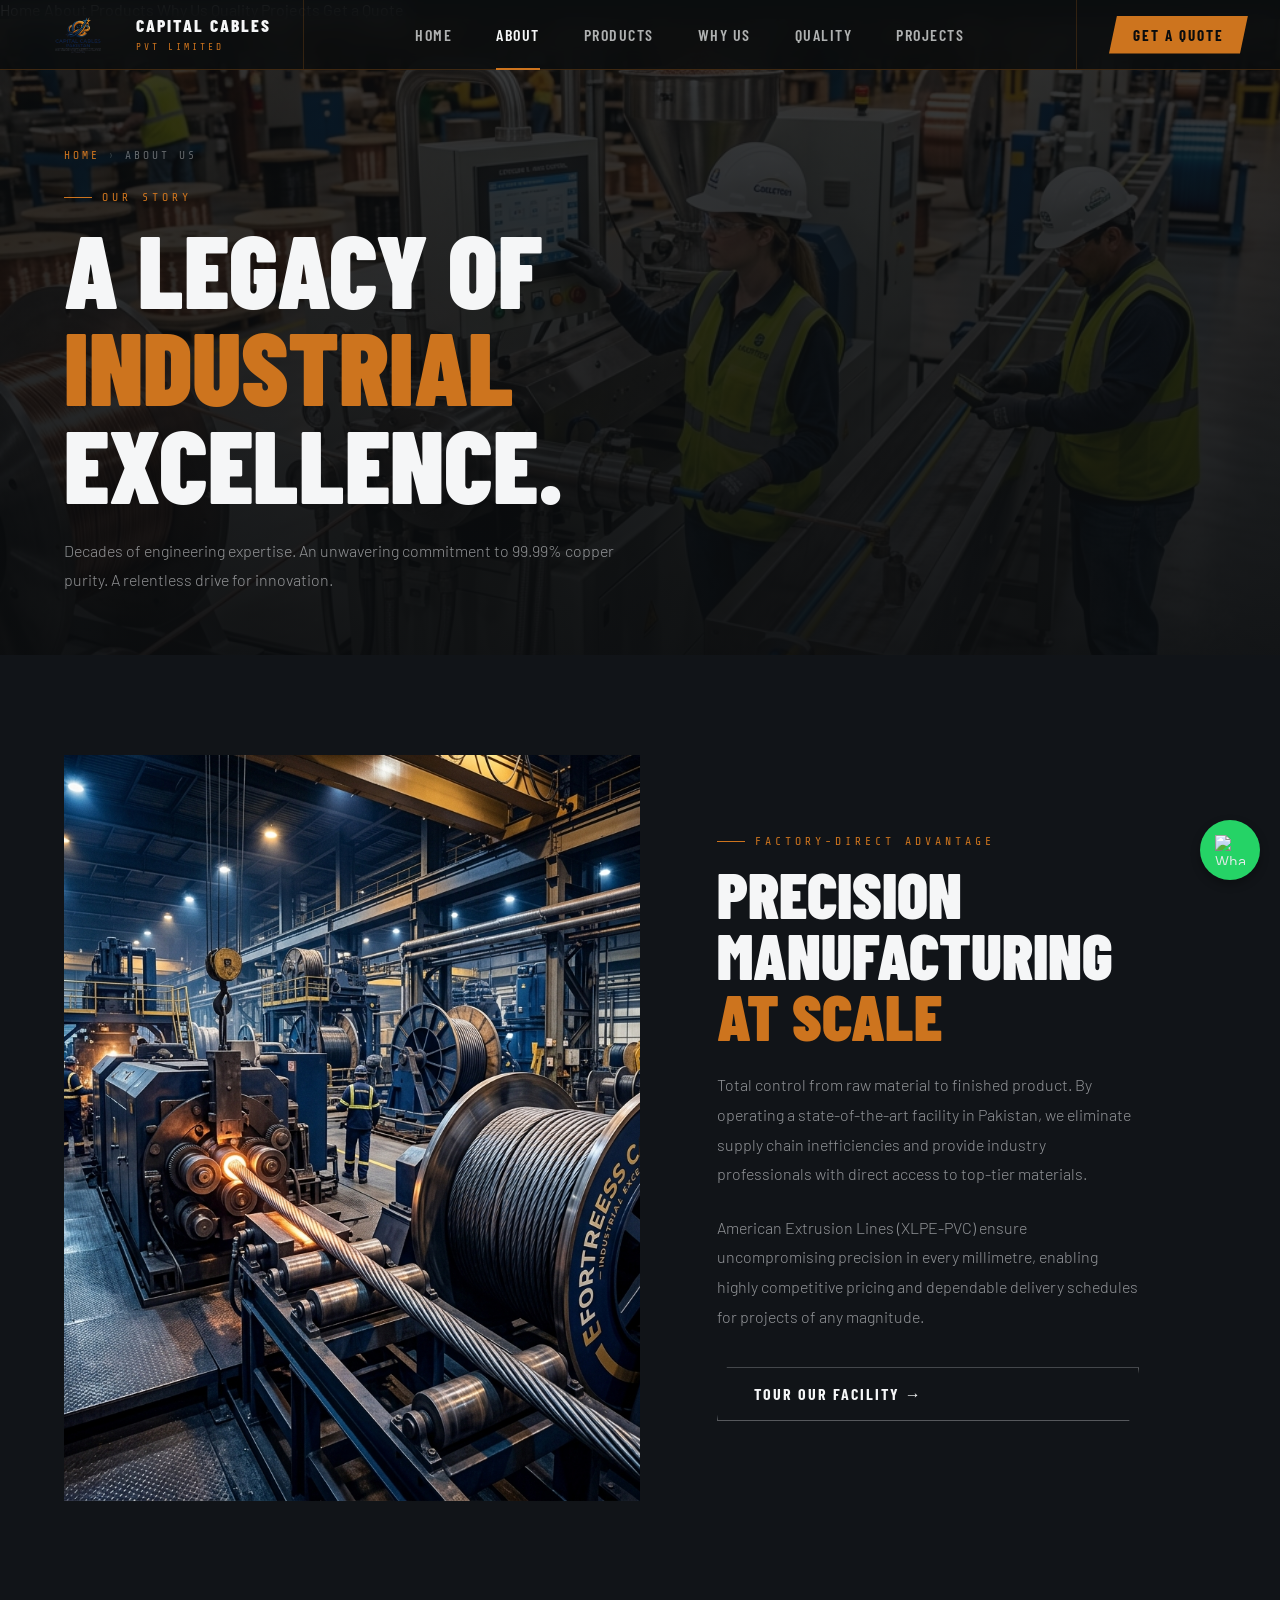
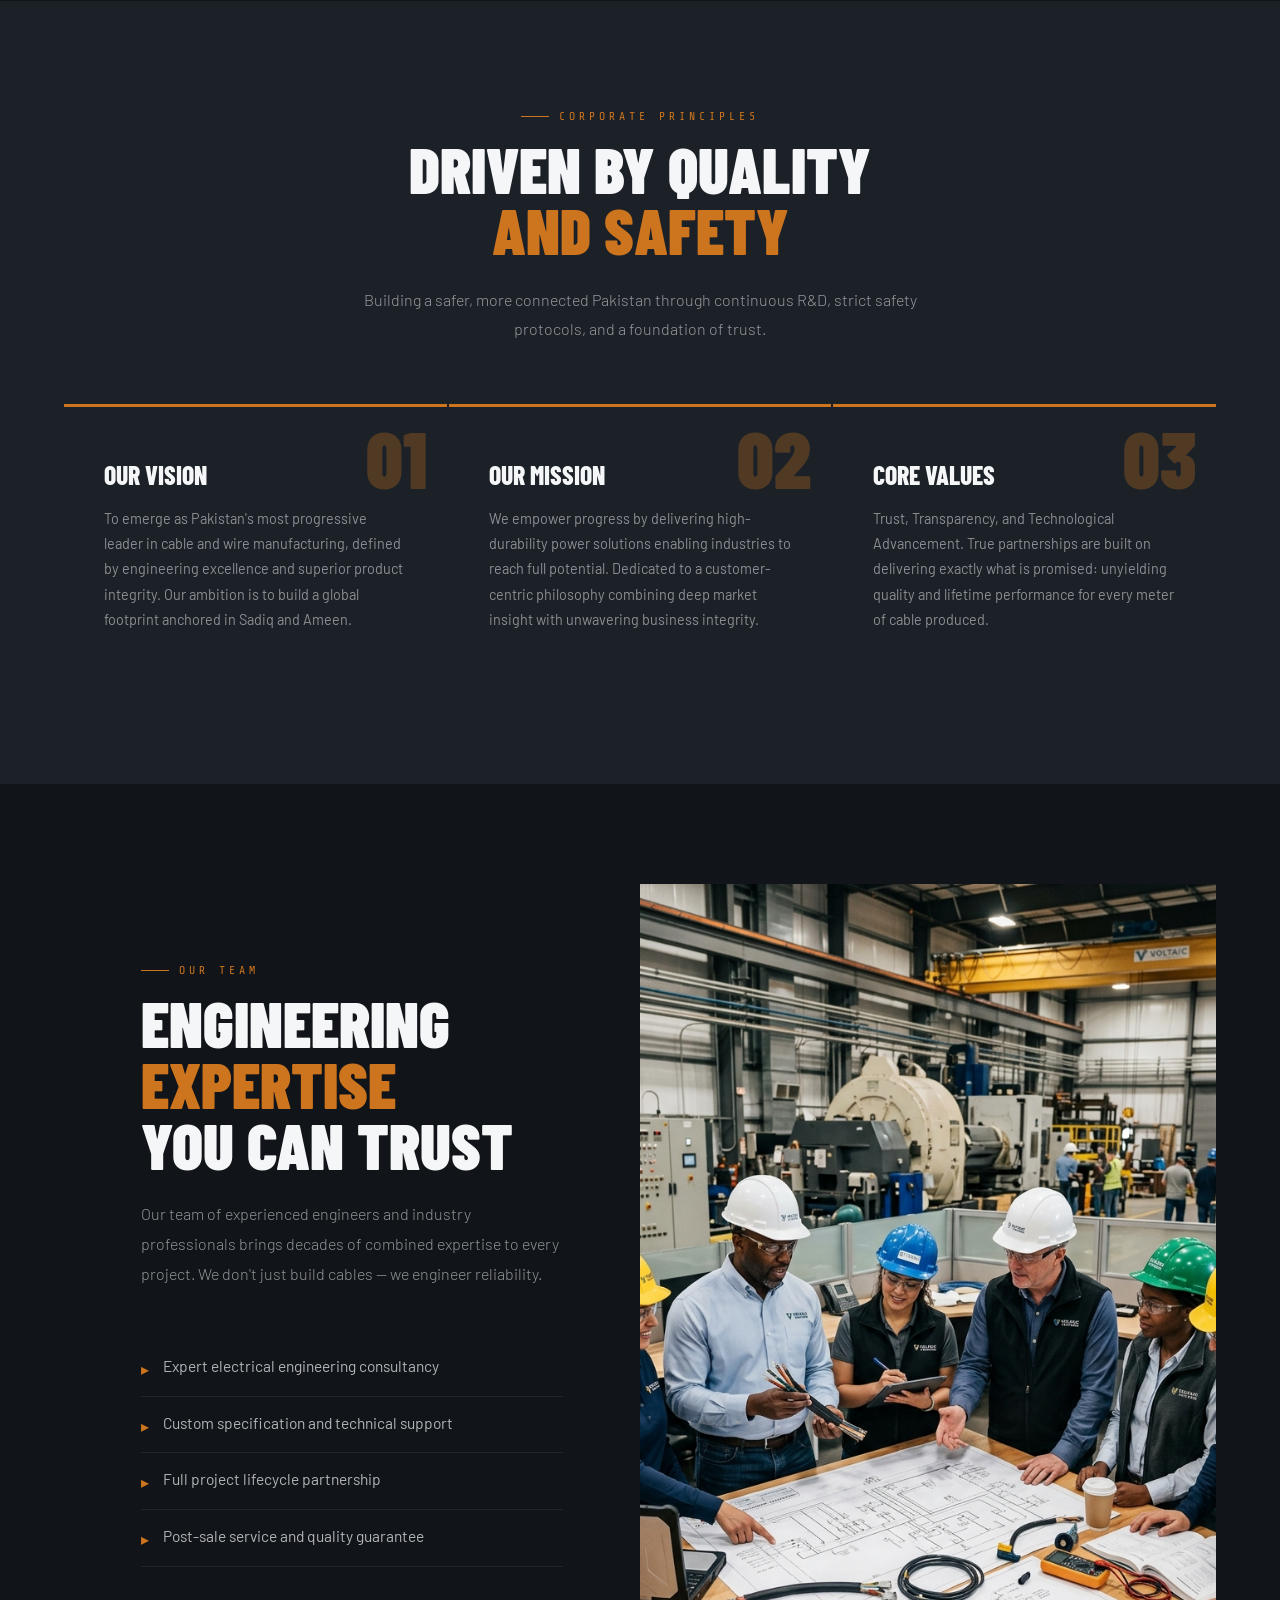
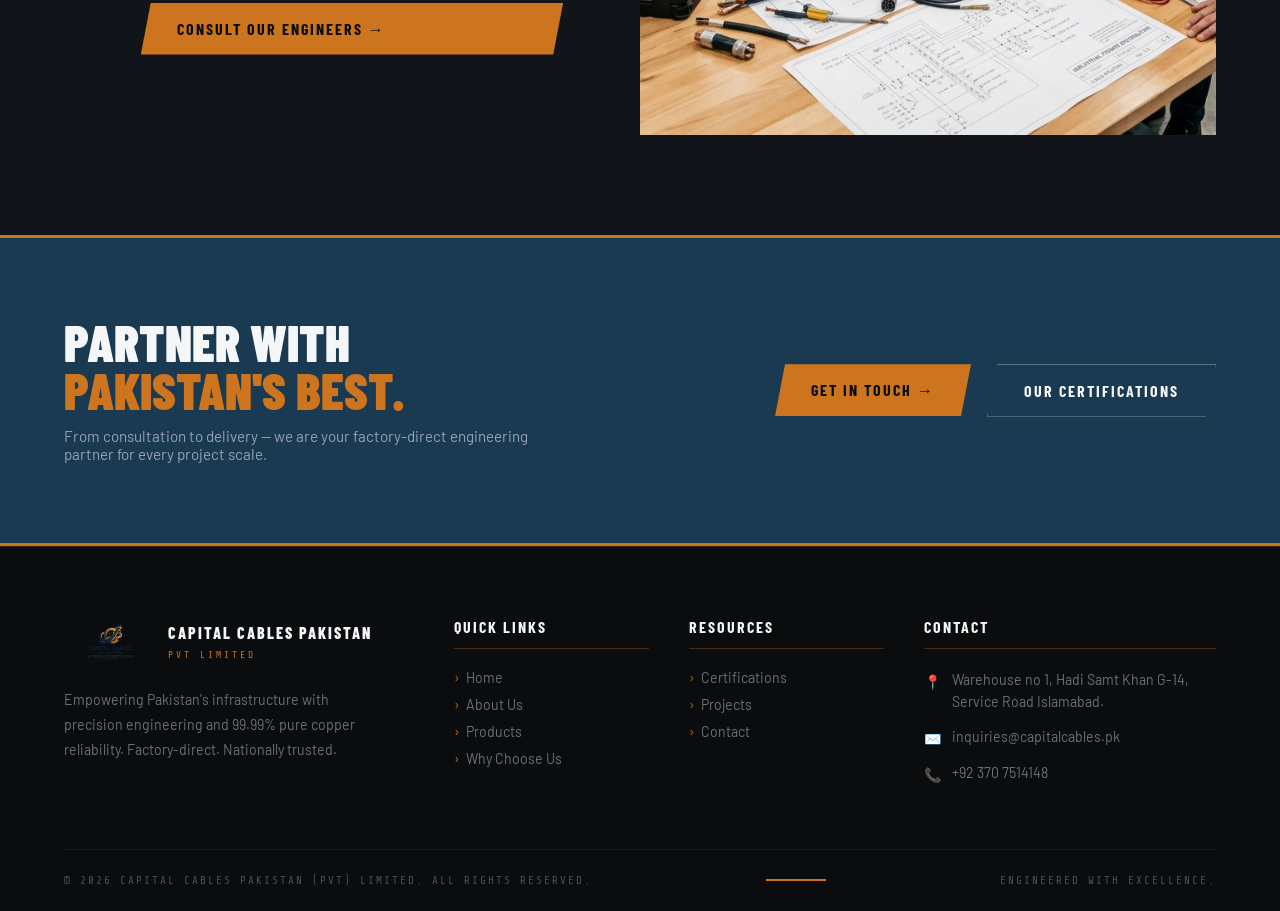
==== about.html @ 0bf95ce5 "capital cable codes" ====
<!DOCTYPE html>
<html lang="en">
<head>
<meta charset="UTF-8">
<meta name="viewport" content="width=device-width, initial-scale=1.0">
<meta name="description" content="About Capital Cables Pakistan — decades of engineering expertise and commitment to 99.99% pure copper.">
<meta property="og:title" content="About Us | Capital Cables Pakistan">
<meta property="og:description" content="About Capital Cables Pakistan. Decades of engineering expertise and commitment to 99.99% pure copper.">
<meta property="og:image" content="assests/logo.png">
<link rel="canonical" href="https://capitalcables.pk/about.html">
<title>About Us | Capital Cables Pakistan</title>
<link rel="preconnect" href="https://fonts.googleapis.com">
<link rel="preconnect" href="https://fonts.gstatic.com" crossorigin>
<link href="https://fonts.googleapis.com/css2?family=Barlow+Condensed:ital,wght@0,300;0,400;0,600;0,700;0,800;0,900;1,700&family=Barlow:wght@300;400;500;600&family=Share+Tech+Mono&display=swap" rel="stylesheet">
<link rel="stylesheet" href="style.css">
<link rel="icon" type="image/png" href="assests/logo.png">
</head>
<body>

<nav id="mainNav">
  <div class="nav-inner">
    <a class="nav-brand" href="index.html">
      <img src="assests/logo.png" alt="Capital Cables Pakistan">
      <div class="brand-txt">
        <strong>Capital Cables</strong>
        <span>PVT Limited</span>
      </div>
    </a>
    <ul class="nav-links">
      <li><a href="index.html">Home</a></li>
      <li><a href="about.html" class="active">About</a></li>
      <li><a href="products.html">Products</a></li>
      <li><a href="why-choose-us.html">Why Us</a></li>
      <li><a href="quality-certifications.html">Quality</a></li>
      <li><a href="projects.html">Projects</a></li>
    </ul>
    <div class="nav-cta"><a href="contact.html">Get a Quote</a></div>
    <button class="nav-toggle" id="navToggle" aria-label="Menu" aria-expanded="false">☰</button>
  </div>
</nav>

<div class="mobile-menu" id="mobileMenu">
  <a href="index.html">Home</a>
  <a href="about.html" class="active">About</a>
  <a href="products.html">Products</a>
  <a href="why-choose-us.html">Why Us</a>
  <a href="quality-certifications.html">Quality</a>
  <a href="projects.html">Projects</a>
  <a href="contact.html">Get a Quote</a>
</div>

<section class="page-hero">
  <div class="ph-bg" style="background-image:url('assests/factory_manufacturing.png');"></div>
  <div class="ph-overlay"></div>
  <div class="ph-content">
    <div class="ph-breadcrumb"><a href="index.html">Home</a><span class="sep">›</span>About Us</div>
    <div class="section-tag">Our Story</div>
    <h1 class="section-title" style="font-size:clamp(3rem,8vw,7rem);">A Legacy of<br><span class="accent">Industrial</span><br>Excellence.</h1>
    <p class="section-body" style="margin-top:20px;">Decades of engineering expertise. An unwavering commitment to 99.99% copper purity. A relentless drive for innovation.</p>
  </div>
</section>

<section class="section section-dark">
  <div class="diag-split reveal">
    <div class="img-side">
      <img src="assests/industrial_machinery.png" alt="Capital Cables Manufacturing Facility" loading="lazy">
    </div>
    <div class="text-side">
      <div class="section-tag">Factory-Direct Advantage</div>
      <h2 class="section-title">Precision Manufacturing<br><span class="accent">At Scale</span></h2>
      <p class="section-body" style="margin-bottom:24px;">Total control from raw material to finished product. By operating a state-of-the-art facility in Pakistan, we eliminate supply chain inefficiencies and provide industry professionals with direct access to top-tier materials.</p>
      <p class="section-body" style="margin-bottom:36px;">American Extrusion Lines (XLPE-PVC) ensure uncompromising precision in every millimetre, enabling highly competitive pricing and dependable delivery schedules for projects of any magnitude.</p>
      <a href="contact.html" class="btn-outline-cc">Tour Our Facility →</a>
    </div>
  </div>
</section>

<section class="section section-steel">
  <div style="text-align:center; max-width:700px; margin:0 auto 60px;" class="reveal">
    <div class="section-tag">Corporate Principles</div>
    <h2 class="section-title">Driven by Quality<br><span class="accent">and Safety</span></h2>
    <p class="section-body" style="margin:0 auto;">Building a safer, more connected Pakistan through continuous R&D, strict safety protocols, and a foundation of trust.</p>
  </div>
  <div class="vm-grid">
    <div class="vm-card reveal" style="transition-delay:.05s">
      <div class="vm-num">01</div>
      <h3> Our Vision</h3>
      <p>To emerge as Pakistan's most progressive leader in cable and wire manufacturing, defined by engineering excellence and superior product integrity. Our ambition is to build a global footprint anchored in Sadiq and Ameen.</p>
    </div>
    <div class="vm-card reveal" style="transition-delay:.1s">
      <div class="vm-num">02</div>
      <h3> Our Mission</h3>
      <p>We empower progress by delivering high-durability power solutions enabling industries to reach full potential. Dedicated to a customer-centric philosophy combining deep market insight with unwavering business integrity.</p>
    </div>
    <div class="vm-card reveal" style="transition-delay:.15s">
      <div class="vm-num">03</div>
      <h3> Core Values</h3>
      <p>Trust, Transparency, and Technological Advancement. True partnerships are built on delivering exactly what is promised: unyielding quality and lifetime performance for every meter of cable produced.</p>
    </div>
  </div>
</section>

<section class="section section-dark">
  <div class="diag-split reverse reveal">
    <div class="img-side">
      <img src="assests/engineers_teamwork.png" alt="Capital Cables Engineering Team" loading="lazy">
    </div>
    <div class="text-side">
      <div class="section-tag">Our Team</div>
      <h2 class="section-title">Engineering<br><span class="accent">Expertise</span><br>You Can Trust</h2>
      <p class="section-body" style="margin-bottom:24px;">Our team of experienced engineers and industry professionals brings decades of combined expertise to every project. We don't just build cables — we engineer reliability.</p>
      <ul class="feature-list" style="margin-bottom:36px;">
        <li>Expert electrical engineering consultancy</li>
        <li>Custom specification and technical support</li>
        <li>Full project lifecycle partnership</li>
        <li>Post-sale service and quality guarantee</li>
      </ul>
      <a href="contact.html" class="btn-primary-cc">Consult Our Engineers →</a>
    </div>
  </div>
</section>

<div class="cta-band reveal">
  <div class="cta-text">
    <div class="title">Partner with<br><span>Pakistan's Best.</span></div>
    <p>From consultation to delivery — we are your factory-direct engineering partner for every project scale.</p>
  </div>
  <div class="cta-btns">
    <a href="contact.html" class="btn-primary-cc">Get in Touch →</a>
    <a href="quality-certifications.html" class="btn-outline-cc">Our Certifications</a>
  </div>
</div>

<footer>
  <div class="footer-grid">
    <div class="footer-brand">
      <div class="logo-row">
        <img src="assests/logo.png" alt="Capital Cables Pakistan" loading="lazy">
        <div class="brand-txt">
          <strong>Capital Cables Pakistan</strong>
          <span>PVT Limited</span>
        </div>
      </div>
      <p>Empowering Pakistan's infrastructure with precision engineering and 99.99% pure copper reliability. Factory-direct. Nationally trusted.</p>
    </div>
    <div class="footer-col">
      <h5>Quick Links</h5>
      <ul>
        <li><a href="index.html">Home</a></li>
        <li><a href="about.html">About Us</a></li>
        <li><a href="products.html">Products</a></li>
        <li><a href="why-choose-us.html">Why Choose Us</a></li>
      </ul>
    </div>
    <div class="footer-col">
      <h5>Resources</h5>
      <ul>
        <li><a href="quality-certifications.html">Certifications</a></li>
        <li><a href="projects.html">Projects</a></li>
        <li><a href="contact.html">Contact</a></li>
      </ul>
    </div>
    <div class="footer-col">
      <h5>Contact</h5>
      <div class="footer-contact-item"><span class="fi">📍</span><span>Warehouse no 1, Hadi Samt Khan G-14, Service Road Islamabad.</span></div>
      <div class="footer-contact-item"><span class="fi">✉️</span><span>inquiries@capitalcables.pk</span></div>
      <div class="footer-contact-item"><span class="fi">📞</span><span>+92 370 7514148</span></div>
    </div>
  </div>
  <div class="footer-bottom">
    <p>&copy; 2026 Capital Cables Pakistan (PVT) Limited. All Rights Reserved.</p>
    <div class="copper-line"></div>
    <p>Engineered with Excellence.</p>
  </div>
</footer>

<script src="script.js"></script>

    <a href="https://wa.me/923001234567" class="whatsapp-btn" target="_blank" rel="noopener noreferrer">
        <img src="https://upload.wikimedia.org/wikipedia/commons/6/6b/WhatsApp.svg" alt="WhatsApp">
    </a>
</body>
</html>
---- style.css ----
@import url('https://fonts.googleapis.com/css2?family=Barlow+Condensed:ital,wght@0,300;0,400;0,600;0,700;0,800;0,900;1,700&family=Barlow:wght@300;400;500;600&family=Share+Tech+Mono&display=swap');

:root {
  --blue: #2C5D7F;
  --blue-dark: #1a3a52;
  --blue-light: #3a7aa3;
  --copper: #CD741E;
  --copper-dark: #a35816;
  --copper-light: #e8913a;
  --black: #0a0c0e;
  --dark: #111418;
  --steel: #1c2128;
  --mid: #2a3140;
  --gray: #6b7280;
  --light: #e8eaed;
  --white: #f5f6f7;
  --font-head: 'Barlow Condensed', sans-serif;
  --font-body: 'Barlow', sans-serif;
  --font-mono: 'Share Tech Mono', monospace;
}

*, *::before, *::after { box-sizing: border-box; margin: 0; padding: 0; }

html { scroll-behavior: smooth; }

body {
  font-family: var(--font-body);
  background: var(--dark);
  color: var(--light);
  overflow-x: hidden;
}

a { text-decoration: none; color: inherit; }

img { max-width: 100%; display: block; }

.mono { font-family: var(--font-mono); }

/* ── LOADER ── */
#loader {
  position: fixed; inset: 0; z-index: 9999;
  background: var(--black);
  display: flex; flex-direction: column;
  align-items: center; justify-content: center;
  gap: 24px;
  transition: opacity .6s ease, visibility .6s ease;
}
#loader.hide { opacity: 0; visibility: hidden; }
#loader .logo-wrap { display: flex; align-items: center; gap: 16px; }
#loader .logo-wrap img { height: 56px; filter: brightness(1.2); }
#loader .brand-name {
  font-family: var(--font-head);
  font-size: 2.2rem;
  font-weight: 800;
  letter-spacing: 3px;
  text-transform: uppercase;
  color: var(--white);
  line-height: 1;
}
#loader .brand-name span { color: var(--copper); }
#loader .load-bar {
  width: 220px; height: 2px;
  background: var(--steel);
  position: relative;
  overflow: hidden;
}
#loader .load-bar::after {
  content: '';
  position: absolute; left: -100%; top: 0;
  width: 100%; height: 100%;
  background: var(--copper);
  animation: loadbar 1.4s ease forwards;
}
#loader .load-text {
  font-family: var(--font-mono);
  font-size: .75rem;
  letter-spacing: 4px;
  color: var(--gray);
  text-transform: uppercase;
}
@keyframes loadbar { to { left: 0; } }

/* ── NAVBAR ── */
#mainNav {
  position: fixed; top: 0; left: 0; right: 0; z-index: 1000;
  padding: 0;
  transition: background .3s ease, box-shadow .3s ease;
}
#mainNav .nav-inner {
  display: flex; align-items: stretch;
  height: 70px;
  background: rgba(10,12,14,.85);
  backdrop-filter: blur(12px);
  border-bottom: 1px solid rgba(205,116,30,.25);
}
#mainNav.scrolled .nav-inner {
  background: rgba(10,12,14,.97);
  border-bottom-color: var(--copper);
}
.nav-brand {
  display: flex; align-items: center; gap: 12px;
  padding: 0 32px;
  border-right: 1px solid rgba(205,116,30,.2);
  text-decoration: none;
  flex-shrink: 0;
}
.nav-brand img { height: 50px; }
.nav-brand .brand-txt { line-height: 1.1; }
.nav-brand .brand-txt strong {
  display: block;
  font-family: var(--font-head);
  font-size: 1.1rem;
  font-weight: 800;
  letter-spacing: 2px;
  text-transform: uppercase;
  color: var(--white);
}
.nav-brand .brand-txt span {
  font-size: .6rem;
  letter-spacing: 3px;
  text-transform: uppercase;
  color: var(--copper);
  font-family: var(--font-mono);
}
.nav-links {
  display: flex; align-items: center;
  list-style: none;
  margin: 0 auto; padding: 0;
  gap: 4px;
}
.nav-links a {
  display: block;
  padding: 0 20px;
  height: 70px;
  line-height: 70px;
  font-family: var(--font-head);
  font-size: 1rem;
  font-weight: 600;
  letter-spacing: 1.5px;
  text-transform: uppercase;
  color: rgba(245,246,247,.7);
  transition: color .2s, background .2s;
  position: relative;
}
.nav-links a::after {
  content: '';
  position: absolute; bottom: 0; left: 20px; right: 20px;
  height: 2px;
  background: var(--copper);
  transform: scaleX(0);
  transform-origin: left;
  transition: transform .25s ease;
}
.nav-links a:hover, .nav-links a.active { color: var(--white); }
.nav-links a:hover::after, .nav-links a.active::after { transform: scaleX(1); }
.nav-cta {
  display: flex; align-items: center;
  padding: 0 32px;
  border-left: 1px solid rgba(205,116,30,.2);
}
.nav-cta a {
  font-family: var(--font-head);
  font-size: .95rem;
  font-weight: 700;
  letter-spacing: 2px;
  text-transform: uppercase;
  color: var(--black);
  background: var(--copper);
  padding: 10px 24px;
  clip-path: polygon(8px 0%, 100% 0%, calc(100% - 8px) 100%, 0% 100%);
  transition: background .2s;
}
.nav-cta a:hover { background: var(--copper-light); }
.nav-toggle {
  display: none;
  background: none; border: none;
  padding: 20px 24px;
  cursor: pointer;
  color: var(--white);
  font-size: 1.4rem;
}

/* ── HERO ── */
.hero {
  position: relative;
  min-height: 100vh;
  display: flex; align-items: flex-end;
  overflow: hidden;
  padding-top: 70px;
}
.hero-bg {
  position: absolute; inset: 0;
  background-image: url('assests/cover_hero.png');
  background-size: cover;
  background-position: center;
  transform-origin: center;
  animation: heroZoom 12s ease-in-out infinite alternate;
}
@keyframes heroZoom {
  from { transform: scale(1); }
  to { transform: scale(1.05); }
}
.hero-overlay {
  position: absolute; inset: 0;
  background: linear-gradient(
    105deg,
    rgba(10,12,14,.97) 0%,
    rgba(10,12,14,.85) 45%,
    rgba(44,93,127,.4) 75%,
    rgba(10,12,14,.6) 100%
  );
}
.hero-content {
  position: relative; z-index: 2;
  width: 100%;
  padding: 80px 5vw 100px;
}
.hero-tag {
  display: inline-flex; align-items: center; gap: 10px;
  font-family: var(--font-mono);
  font-size: .75rem;
  letter-spacing: 4px;
  text-transform: uppercase;
  color: var(--copper);
  margin-bottom: 28px;
}
.hero-tag::before {
  content: '';
  width: 32px; height: 1px;
  background: var(--copper);
}
.hero-title {
  font-family: var(--font-head);
  font-size: clamp(4rem, 10vw, 9rem);
  font-weight: 900;
  line-height: .9;
  letter-spacing: -1px;
  text-transform: uppercase;
  color: var(--white);
  margin-bottom: 32px;
}
.hero-title em {
  font-style: normal;
  color: var(--copper);
  -webkit-text-stroke: 0px;
}
.hero-title .outline {
  -webkit-text-stroke: 1px rgba(205,116,30,.6);
  color: transparent;
}
.hero-sub {
  max-width: 540px;
  font-size: 1.05rem;
  line-height: 1.8;
  color: rgba(232,234,237,.65);
  margin-bottom: 44px;
  font-weight: 300;
}
.hero-actions { display: flex; flex-wrap: wrap; gap: 16px; margin-bottom: 60px; }
.btn-primary-cc {
  font-family: var(--font-head);
  font-size: 1rem;
  font-weight: 700;
  letter-spacing: 2px;
  text-transform: uppercase;
  color: var(--black);
  background: var(--copper);
  padding: 16px 36px;
  clip-path: polygon(10px 0%, 100% 0%, calc(100% - 10px) 100%, 0% 100%);
  transition: background .2s, transform .2s;
  display: inline-block;
}
.btn-primary-cc:hover { background: var(--copper-light); transform: translateX(3px); color: var(--black); }
.btn-outline-cc {
  font-family: var(--font-head);
  font-size: 1rem;
  font-weight: 700;
  letter-spacing: 2px;
  text-transform: uppercase;
  color: var(--white);
  border: 1px solid rgba(245,246,247,.3);
  padding: 16px 36px;
  clip-path: polygon(10px 0%, 100% 0%, calc(100% - 10px) 100%, 0% 100%);
  transition: border-color .2s, background .2s;
  display: inline-block;
}
.btn-outline-cc:hover { border-color: var(--copper); background: rgba(205,116,30,.1); color: var(--white); }
.hero-stats {
  display: flex; flex-wrap: wrap; gap: 0;
  border-top: 1px solid rgba(255,255,255,.1);
  padding-top: 32px;
}
.hero-stat {
  padding: 12px 40px 12px 0;
  border-right: 1px solid rgba(255,255,255,.1);
  margin-right: 40px;
}
.hero-stat:last-child { border-right: none; margin-right: 0; }
.hero-stat .num {
  font-family: var(--font-head);
  font-size: 2.8rem;
  font-weight: 900;
  color: var(--copper);
  line-height: 1;
}
.hero-stat .lbl {
  font-family: var(--font-mono);
  font-size: .7rem;
  letter-spacing: 3px;
  text-transform: uppercase;
  color: var(--gray);
  margin-top: 4px;
}
.hero-scroll {
  position: absolute; right: 48px; bottom: 48px; z-index: 2;
  display: flex; flex-direction: column; align-items: center; gap: 8px;
  font-family: var(--font-mono);
  font-size: .65rem; letter-spacing: 3px;
  text-transform: uppercase;
  color: var(--gray);
  transform: rotate(90deg) translateX(40%);
  transform-origin: right;
}
.hero-scroll::after {
  content: '';
  width: 60px; height: 1px;
  background: var(--copper);
  animation: scrollPulse 2s ease-in-out infinite;
}
@keyframes scrollPulse { 0%,100%{opacity:.3} 50%{opacity:1} }

/* ── SECTION COMMONS ── */
.section { padding: 100px 5vw; }
.section-dark { background: var(--dark); }
.section-black { background: var(--black); }
.section-steel { background: var(--steel); }
.section-mid { background: var(--mid); }

.section-tag {
  display: inline-flex; align-items: center; gap: 10px;
  font-family: var(--font-mono);
  font-size: .72rem;
  letter-spacing: 4px;
  text-transform: uppercase;
  color: var(--copper);
  margin-bottom: 16px;
}
.section-tag::before {
  content: '';
  width: 28px; height: 1px;
  background: var(--copper);
}
.section-title {
  font-family: var(--font-head);
  font-size: clamp(2.4rem, 5vw, 4.2rem);
  font-weight: 900;
  line-height: .95;
  text-transform: uppercase;
  color: var(--white);
  margin-bottom: 24px;
}
.section-title .accent { color: var(--copper); }
.section-title .blue { color: var(--blue-light); }
.section-body {
  font-size: 1rem;
  line-height: 1.85;
  color: rgba(232,234,237,.6);
  font-weight: 300;
  max-width: 580px;
}

/* ── CERT STRIP ── */
.cert-strip {
  background: var(--blue-dark);
  border-top: 3px solid var(--copper);
  padding: 32px 5vw;
  display: flex; align-items: center;
  gap: 12px;
  overflow-x: auto;
  flex-wrap: wrap;
}
.cert-badge {
  display: flex; align-items: center; gap: 10px;
  background: rgba(255,255,255,.06);
  border: 1px solid rgba(205,116,30,.3);
  padding: 10px 20px;
  flex-shrink: 0;
  clip-path: polygon(6px 0%, 100% 0%, calc(100% - 6px) 100%, 0% 100%);
  transition: background .2s;
}
.cert-badge:hover { background: rgba(205,116,30,.15); }
.cert-badge .icon { font-size: 1.2rem; }
.cert-badge .name {
  font-family: var(--font-head);
  font-size: .95rem;
  font-weight: 700;
  letter-spacing: 2px;
  text-transform: uppercase;
  color: var(--white);
}
.cert-badge .desc {
  font-family: var(--font-mono);
  font-size: .65rem;
  letter-spacing: 2px;
  text-transform: uppercase;
  color: rgba(232,234,237,.5);
}
.cert-strip-label {
  font-family: var(--font-mono);
  font-size: 1rem;
  letter-spacing: 3px;
  text-transform: uppercase;
  color: var(--copper);
  flex-shrink: 0;
  margin-right: 12px;
  white-space: nowrap;
}

/* ── DIAGONAL SPLIT ── */
.diag-split {
  display: grid;
  grid-template-columns: 1fr 1fr;
  min-height: 600px;
  position: relative;
}
.diag-split .img-side {
  position: relative;
  overflow: hidden;
}
.diag-split .img-side img {
  width: 100%; height: 100%;
  object-fit: cover;
  transition: transform .8s ease;
}
.diag-split:hover .img-side img { transform: scale(1.04); }
.diag-split .text-side {
  display: flex;
  flex-direction: column;
  justify-content: center;
  padding: 80px 6vw;
}
.diag-split.reverse { direction: rtl; }
.diag-split.reverse > * { direction: ltr; }

/* ── PRODUCT CARDS ── */
.products-grid {
  display: grid;
  grid-template-columns: repeat(auto-fit, minmax(300px, 1fr));
  gap: 2px;
}
.product-card {
  position: relative;
  overflow: hidden;
  min-height: 400px;
  cursor: pointer;
}
.product-card img {
  width: 100%; height: 100%;
  object-fit: cover;
  transition: transform .7s ease;
  position: absolute; inset: 0;
}
.product-card:hover img { transform: scale(1.08); }
.product-card .card-overlay {
  position: absolute; inset: 0;
  background: linear-gradient(180deg, transparent 30%, rgba(10,12,14,.95) 100%);
  display: flex; flex-direction: column; justify-content: flex-end;
  padding: 36px;
  transition: background .4s;
}
.product-card:hover .card-overlay {
  background: linear-gradient(180deg, rgba(44,93,127,.5) 0%, rgba(10,12,14,.97) 100%);
}
.product-card .card-num {
  font-family: var(--font-mono);
  font-size: .7rem;
  letter-spacing: 3px;
  color: var(--copper);
  margin-bottom: 8px;
}
.product-card .card-title {
  font-family: var(--font-head);
  font-size: 1.8rem;
  font-weight: 800;
  text-transform: uppercase;
  color: var(--white);
  line-height: 1;
  margin-bottom: 12px;
}
.product-card .card-desc {
  font-size: .9rem;
  color: rgba(232,234,237,.6);
  line-height: 1.6;
  max-height: 0;
  overflow: hidden;
  transition: max-height .4s ease, opacity .4s;
  opacity: 0;
}
.product-card:hover .card-desc { max-height: 120px; opacity: 1; }
.product-card .card-arrow {
  display: inline-flex;
  align-items: center; gap: 8px;
  font-family: var(--font-head);
  font-size: .85rem;
  font-weight: 700;
  letter-spacing: 2px;
  text-transform: uppercase;
  color: var(--copper);
  margin-top: 16px;
  transition: gap .2s;
}
.product-card:hover .card-arrow { gap: 14px; }

/* ── FEATURE LIST ── */
.feature-list { list-style: none; padding: 0; margin: 28px 0; }
.feature-list li {
  display: flex; align-items: flex-start; gap: 14px;
  padding: 14px 0;
  border-bottom: 1px solid rgba(255,255,255,.07);
  font-size: .97rem;
  line-height: 1.6;
  color: rgba(232,234,237,.75);
}
.feature-list li::before {
  content: '▸';
  color: var(--copper);
  font-size: 1rem;
  flex-shrink: 0;
  margin-top: 2px;
}

/* ── WHY CHOOSE US GRID ── */
.why-grid {
  display: grid;
  grid-template-columns: repeat(auto-fit, minmax(260px, 1fr));
  gap: 2px;
  margin-top: 60px;
}
.why-card {
  background: var(--steel);
  padding: 44px 36px;
  border-top: 3px solid transparent;
  transition: border-color .3s, background .3s;
  position: relative;
  overflow: hidden;
}
.why-card::before {
  content: attr(data-num);
  position: absolute; top: -10px; right: 16px;
  font-family: var(--font-head);
  font-size: 6rem;
  font-weight: 900;
  color: rgba(44, 92, 127, 0.404);
  line-height: 1;
  pointer-events: none;
}
.why-card:hover { border-color: var(--copper); background: var(--mid); }
.why-card .why-icon {
  width: 52px; height: 52px;
  background: rgba(205,116,30,.15);
  border: 1px solid rgba(205,116,30,.3);
  display: flex; align-items: center; justify-content: center;
  font-size: 1.4rem;
  margin-bottom: 24px;
  clip-path: polygon(6px 0%, 100% 0%, calc(100% - 6px) 100%, 0% 100%);
}
.why-card h3 {
  font-family: var(--font-head);
  font-size: 1.4rem;
  font-weight: 800;
  text-transform: uppercase;
  color: var(--white);
  margin-bottom: 12px;
}
.why-card p { font-size: .9rem; line-height: 1.7; color: rgba(232,234,237,.55); }

/* ── SECTOR GRID ── */
.sector-grid {
  display: grid;
  grid-template-columns: repeat(2, 1fr);
  grid-template-rows: repeat(2, 300px);
  gap: 3px;
}
.sector-item {
  position: relative; overflow: hidden;
  cursor: pointer;
}
.sector-item:first-child {
  grid-row: span 1;
}
.sector-item img {
  width: 100%; height: 100%;
  object-fit: cover;
  transition: transform .6s ease;
}
.sector-item:hover img { transform: scale(1.06); }
.sector-item .sect-label {
  position: absolute; inset: 0;
  background: linear-gradient(180deg, transparent 40%, rgba(10,12,14,.9) 100%);
  display: flex; flex-direction: column; justify-content: flex-end;
  padding: 28px;
}
.sector-item .sect-label h3 {
  font-family: var(--font-head);
  font-size: 1.6rem;
  font-weight: 800;
  text-transform: uppercase;
  color: var(--white);
  margin-bottom: 4px;
}
.sector-item .sect-label p {
  font-size: .85rem;
  color: rgba(232,234,237,.6);
  max-width: 280px;
}
.sector-item .sect-label .sect-num {
  font-family: var(--font-mono);
  font-size: .65rem;
  letter-spacing: 3px;
  text-transform: uppercase;
  color: var(--copper);
  margin-bottom: 6px;
}

/* ── MARQUEE ── */
.marquee-wrap {
  background: var(--copper);
  padding: 14px 0;
  overflow: hidden;
}
.marquee-track {
  display: flex; gap: 0;
  animation: marqueeScroll 25s linear infinite;
  white-space: nowrap;
  width: max-content;
}
.marquee-track span {
  font-family: var(--font-head);
  font-size: 1rem;
  font-weight: 700;
  letter-spacing: 4px;
  text-transform: uppercase;
  color: var(--black);
  padding: 0 32px;
}
.marquee-track span.sep { color: rgba(0,0,0,.4); }
@keyframes marqueeScroll { from { transform: translateX(0); } to { transform: translateX(-50%); } }

/* ── QUALITY CERTS ── */
.certs-grid {
  display: grid;
  grid-template-columns: repeat(auto-fit, minmax(220px, 1fr));
  gap: 2px;
  margin-top: 60px;
}
.cert-card {
  background: var(--steel);
  padding: 48px 32px;
  text-align: center;
  border-bottom: 3px solid transparent;
  transition: border-color .3s, background .3s;
}
.cert-card:hover { border-color: var(--copper); background: var(--mid); }
.cert-card .cert-icon { font-size: 2.4rem; margin-bottom: 20px; }
.cert-card h4 {
  font-family: var(--font-head);
  font-size: 1.5rem;
  font-weight: 800;
  text-transform: uppercase;
  color: var(--copper);
  margin-bottom: 10px;
}
.cert-card p { font-size: .88rem; line-height: 1.6; color: rgba(232,234,237,.55); }

/* ── CTA BAND ── */
.cta-band {
  background: var(--blue-dark);
  border-top: 3px solid var(--copper);
  border-bottom: 3px solid var(--copper);
  padding: 80px 5vw;
  display: flex;
  align-items: center;
  justify-content: space-between;
  gap: 40px;
  flex-wrap: wrap;
}
.cta-band .cta-text .title {
  font-family: var(--font-head);
  font-size: clamp(2rem, 4vw, 3.2rem);
  font-weight: 900;
  text-transform: uppercase;
  color: var(--white);
  line-height: .95;
}
.cta-band .cta-text .title span { color: var(--copper); }
.cta-band .cta-text p {
  margin-top: 12px;
  font-size: .95rem;
  color: rgba(232,234,237,.6);
  max-width: 480px;
}
.cta-band .cta-btns { display: flex; gap: 16px; flex-wrap: wrap; align-items: center; }

/* ── CONTACT SECTION ── */
.contact-grid {
  display: grid;
  grid-template-columns: 1fr 1fr;
  gap: 60px;
  align-items: start;
}
.contact-info-item {
  display: flex; align-items: flex-start; gap: 16px;
  padding: 20px 0;
  border-bottom: 1px solid rgba(255,255,255,.07);
}
.contact-info-item .ci-icon {
  width: 44px; height: 44px; flex-shrink: 0;
  background: rgba(205,116,30,.15);
  border: 1px solid rgba(205,116,30,.3);
  display: flex; align-items: center; justify-content: center;
  font-size: 1.1rem;
  clip-path: polygon(6px 0%, 100% 0%, calc(100% - 6px) 100%, 0% 100%);
}
.contact-info-item .ci-text strong {
  display: block;
  font-family: var(--font-head);
  font-size: 1rem;
  font-weight: 700;
  letter-spacing: 1px;
  text-transform: uppercase;
  color: var(--white);
  margin-bottom: 4px;
}
.contact-info-item .ci-text span {
  font-size: .9rem;
  color: rgba(232,234,237,.55);
  line-height: 1.6;
}
.contact-form { display: flex; flex-direction: column; gap: 16px; }
.form-row { display: grid; grid-template-columns: 1fr 1fr; gap: 16px; }
.form-field {
  display: flex; flex-direction: column; gap: 6px;
}
.form-field label {
  font-family: var(--font-mono);
  font-size: .68rem;
  letter-spacing: 3px;
  text-transform: uppercase;
  color: var(--copper);
}
.form-field input, .form-field select, .form-field textarea {
  background: var(--steel);
  border: 1px solid rgba(255,255,255,.1);
  color: var(--white);
  padding: 14px 16px;
  font-family: var(--font-body);
  font-size: .95rem;
  outline: none;
  transition: border-color .2s;
  resize: vertical;
}
.form-field input:focus, .form-field select:focus, .form-field textarea:focus {
  border-color: var(--copper);
}
.form-field select option { background: var(--steel); }

/* ── FOOTER ── */
footer {
  background: var(--black);
  border-top: 1px solid rgba(205,116,30,.2);
  padding: 70px 5vw 0;
}
.footer-grid {
  display: grid;
  grid-template-columns: 1.8fr 1fr 1fr 1.5fr;
  gap: 40px;
  padding-bottom: 50px;
  border-bottom: 1px solid rgba(255,255,255,.07);
}
.footer-brand .logo-row { display: flex; align-items: center; gap: 12px; margin-bottom: 20px; }
.footer-brand .logo-row img { height: 50px; }
.footer-brand .logo-row .brand-txt strong {
  display: block;
  font-family: var(--font-head);
  font-size: 1rem;
  font-weight: 800;
  letter-spacing: 2px;
  text-transform: uppercase;
  color: var(--white);
}
.footer-brand .logo-row .brand-txt span {
  font-family: var(--font-mono);
  font-size: .6rem;
  letter-spacing: 3px;
  text-transform: uppercase;
  color: var(--copper);
}
.footer-brand p { font-size: .88rem; line-height: 1.8; color: rgba(232,234,237,.45); max-width: 300px; }
.footer-col h5 {
  font-family: var(--font-head);
  font-size: 1rem;
  font-weight: 700;
  letter-spacing: 2px;
  text-transform: uppercase;
  color: var(--white);
  margin-bottom: 20px;
  padding-bottom: 12px;
  border-bottom: 1px solid rgba(205,116,30,.3);
}
.footer-col ul { list-style: none; padding: 0; display: flex; flex-direction: column; gap: 10px; }
.footer-col ul li a {
  font-size: .88rem;
  color: rgba(232,234,237,.45);
  transition: color .2s;
  display: flex; align-items: center; gap: 6px;
}
.footer-col ul li a::before { content: '›'; color: var(--copper); }
.footer-col ul li a:hover { color: var(--copper); }
.footer-contact-item {
  display: flex; align-items: flex-start; gap: 10px;
  font-size: .88rem;
  color: rgba(232,234,237,.45);
  line-height: 1.6;
  margin-bottom: 12px;
}
.footer-contact-item .fi { color: var(--copper); flex-shrink: 0; margin-top: 2px; }
.footer-bottom {
  display: flex; align-items: center; justify-content: space-between;
  padding: 24px 0;
  flex-wrap: wrap; gap: 12px;
}
.footer-bottom p {
  font-family: var(--font-mono);
  font-size: .68rem;
  letter-spacing: 2px;
  text-transform: uppercase;
  color: rgba(232,234,237,.3);
}
.footer-bottom .copper-line {
  width: 60px; height: 2px;
  background: var(--copper);
}

/* ── PAGE HERO ── */
.page-hero {
  position: relative;
  min-height: 60vh;
  display: flex; align-items: flex-end;
  padding-top: 70px;
  overflow: hidden;
}
.page-hero .ph-bg {
  position: absolute; inset: 0;
  background-size: cover;
  background-position: center;
}
.page-hero .ph-overlay {
  position: absolute; inset: 0;
  background: linear-gradient(180deg, rgba(10,12,14,.8) 0%, rgba(10,12,14,.95) 100%);
}
.page-hero .ph-content {
  position: relative; z-index: 2;
  padding: 60px 5vw;
}
.ph-breadcrumb {
  display: flex; align-items: center; gap: 8px;
  font-family: var(--font-mono);
  font-size: .7rem;
  letter-spacing: 3px;
  text-transform: uppercase;
  color: rgba(232,234,237,.4);
  margin-bottom: 20px;
}
.ph-breadcrumb a { color: var(--copper); }
.ph-breadcrumb .sep { color: rgba(232,234,237,.2); }

/* ── VISION / MISSION CARDS ── */
.vm-grid {
  display: grid;
  grid-template-columns: repeat(3, 1fr);
  gap: 2px;
  margin-top: 60px;
}
.vm-card {
  background: var(--steel);
  padding: 52px 40px;
  border-top: 3px solid var(--copper);
  transition: background .3s;
  position: relative;
  overflow: hidden;
}
.vm-card:hover { background: var(--mid); }
.vm-card .vm-num {
  font-family: var(--font-head);
  font-size: 5rem;
  font-weight: 900;
  color: rgba(205, 115, 30, 0.301);
  position: absolute; top: 10px; right: 20px;
  line-height: 1;
}
.vm-card h3 {
  font-family: var(--font-head);
  font-size: 1.6rem;
  font-weight: 800;
  text-transform: uppercase;
  color: var(--white);
  margin-bottom: 16px;
}
.vm-card p { font-size: .9rem; line-height: 1.75; color: rgba(232,234,237,.55); }

/* ── REVEAL ANIMATIONS ── */
.reveal {
  opacity: 0;
  transform: translateY(40px);
  transition: opacity .7s ease, transform .7s ease;
}
.reveal.visible { opacity: 1; transform: translateY(0); }
.reveal-left {
  opacity: 0; transform: translateX(-40px);
  transition: opacity .7s ease, transform .7s ease;
}
.reveal-left.visible { opacity: 1; transform: translateX(0); }
.reveal-right {
  opacity: 0; transform: translateX(40px);
  transition: opacity .7s ease, transform .7s ease;
}
.reveal-right.visible { opacity: 1; transform: translateX(0); }

/* ── RESPONSIVE ── */
@media (max-width: 992px) {
  .diag-split { grid-template-columns: 1fr; }
  .diag-split .img-side { min-height: 340px; }
  .diag-split.reverse { direction: ltr; }
  .sector-grid { grid-template-columns: 1fr 1fr; grid-template-rows: auto; }
  .sector-item:first-child { grid-row: span 1; }
  .footer-grid { grid-template-columns: 1fr 1fr; }
  .vm-grid { grid-template-columns: 1fr; }
  .contact-grid { grid-template-columns: 1fr; }
}
@media (max-width: 768px) {
  .nav-links, .nav-cta { display: none; }
  .nav-toggle { display: block; }
  .mobile-menu {
    position: fixed; inset: 70px 0 0;
    background: var(--black);
    display: flex; flex-direction: column;
    padding: 32px 24px;
    gap: 4px;
    z-index: 999;
    transform: translateX(-100%);
    transition: transform .3s ease;
  }
  .mobile-menu.open { transform: translateX(0); }
  .mobile-menu a {
    font-family: var(--font-head);
    font-size: 1.8rem;
    font-weight: 800;
    text-transform: uppercase;
    letter-spacing: 2px;
    color: rgba(245,246,247,.6);
    padding: 14px 0;
    border-bottom: 1px solid rgba(255,255,255,.07);
    transition: color .2s;
  }
  .mobile-menu a:hover, .mobile-menu a.active { color: var(--copper); }
  .hero-title { font-size: clamp(3rem, 12vw, 5rem); }
  .hero-stat { padding: 12px 20px 12px 0; margin-right: 20px; }
  .hero-stat .num { font-size: 2rem; }
  .sector-grid { grid-template-columns: 1fr; grid-template-rows: auto; }
  .sector-item { min-height: 250px; }
  .footer-grid { grid-template-columns: 1fr; }
  .cta-band { flex-direction: column; text-align: center; }
  .form-row { grid-template-columns: 1fr; }
  .cert-strip { justify-content: flex-start; }
  .hero-scroll { display: none; }
}
@media (max-width: 480px) {
  .section { padding: 70px 24px; }
  .hero-content { padding: 60px 24px 80px; }
  .hero-stats { flex-direction: column; border-top: none; padding-top: 24px; }
  .hero-stat { border-right: none; margin-right: 0; padding-right: 0; border-bottom: 1px solid rgba(255,255,255,.1); }
  .hero-stat:last-child { border-bottom: none; }
  .why-grid, .certs-grid { grid-template-columns: 1fr; }
}

.whatsapp-btn {
  position: fixed;
  bottom: 20px;
  right: 20px;
  width: 60px;
  height: 60px;
  background-color: #25D366;
  border-radius: 50%;
  display: flex;
  align-items: center;
  justify-content: center;
  box-shadow: 0 4px 10px rgba(0,0,0,0.3);
  z-index: 9999;
  cursor: pointer;
  transition: all 0.3s ease;
}

.whatsapp-btn:hover {
  transform: scale(1.1);
  box-shadow: 0 6px 14px rgba(0,0,0,0.4);
}

.whatsapp-btn img {
  width: 30px;
  height: 30px;
}
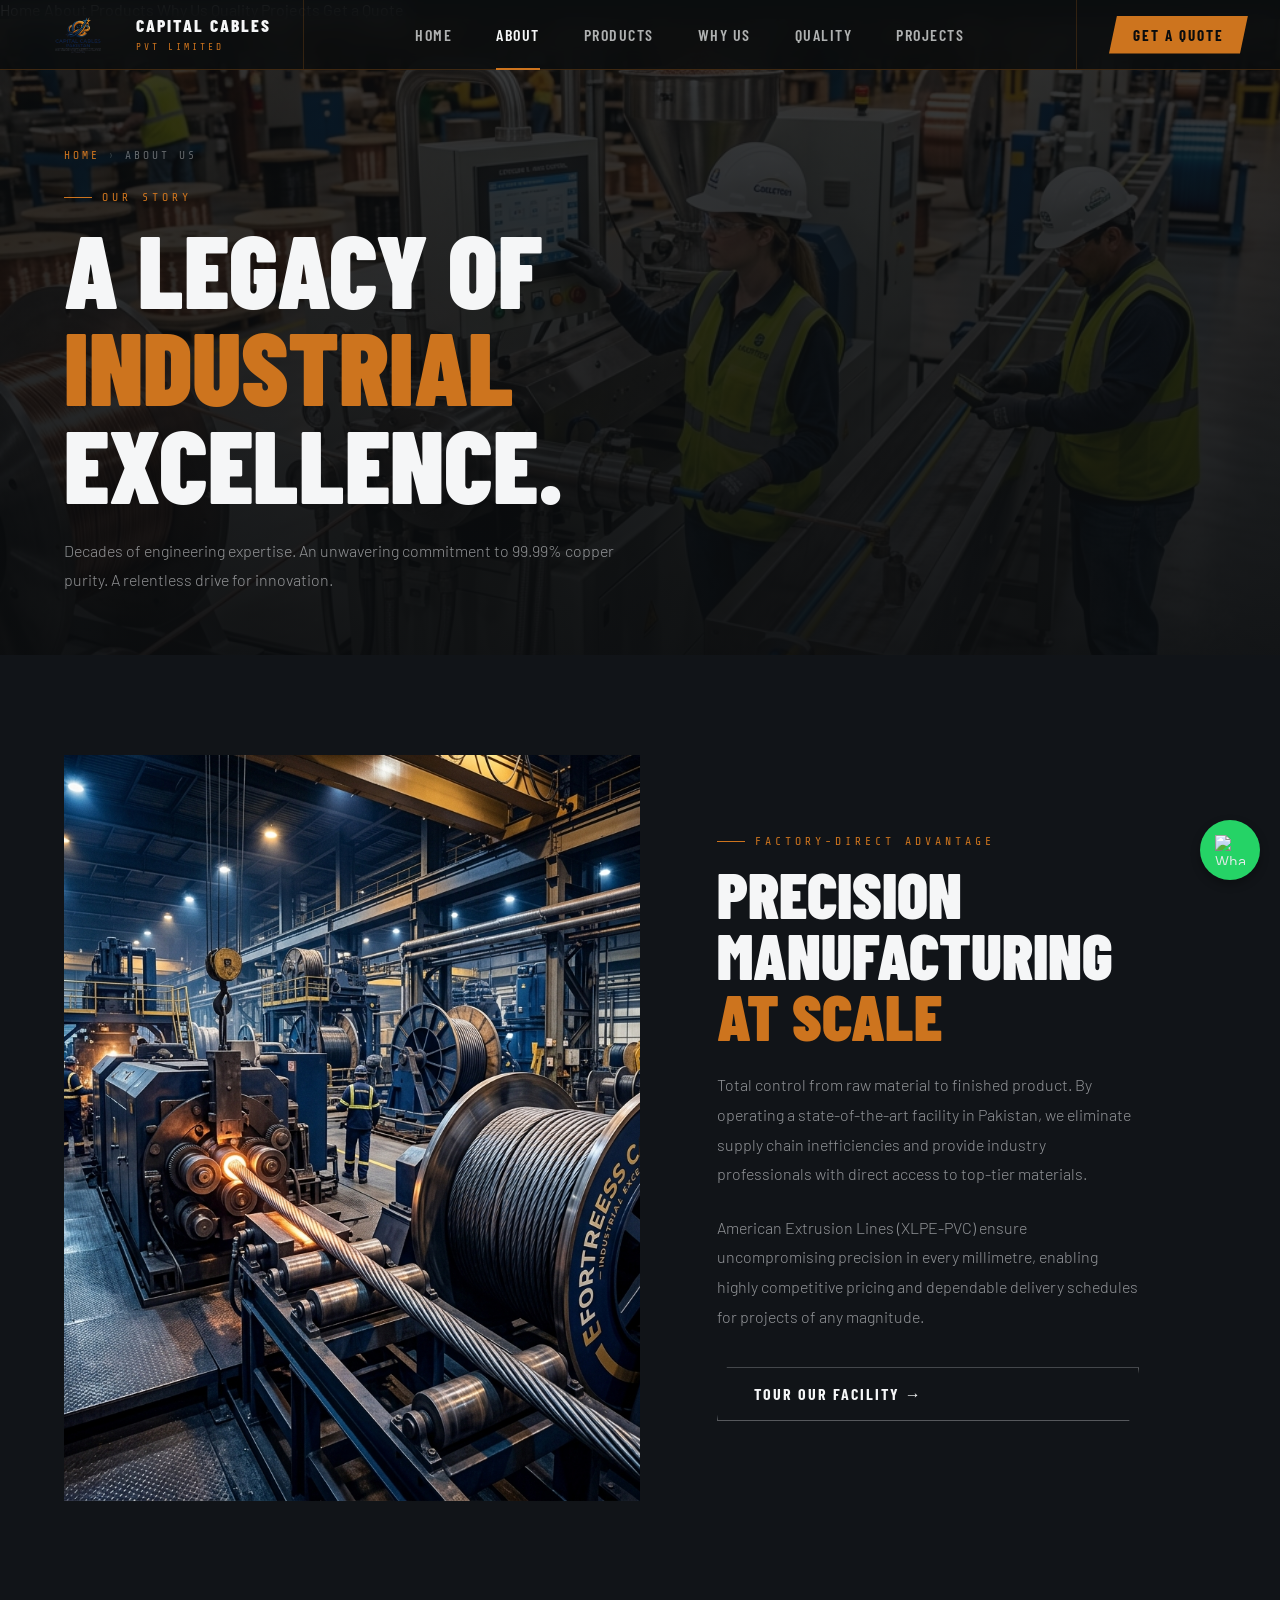
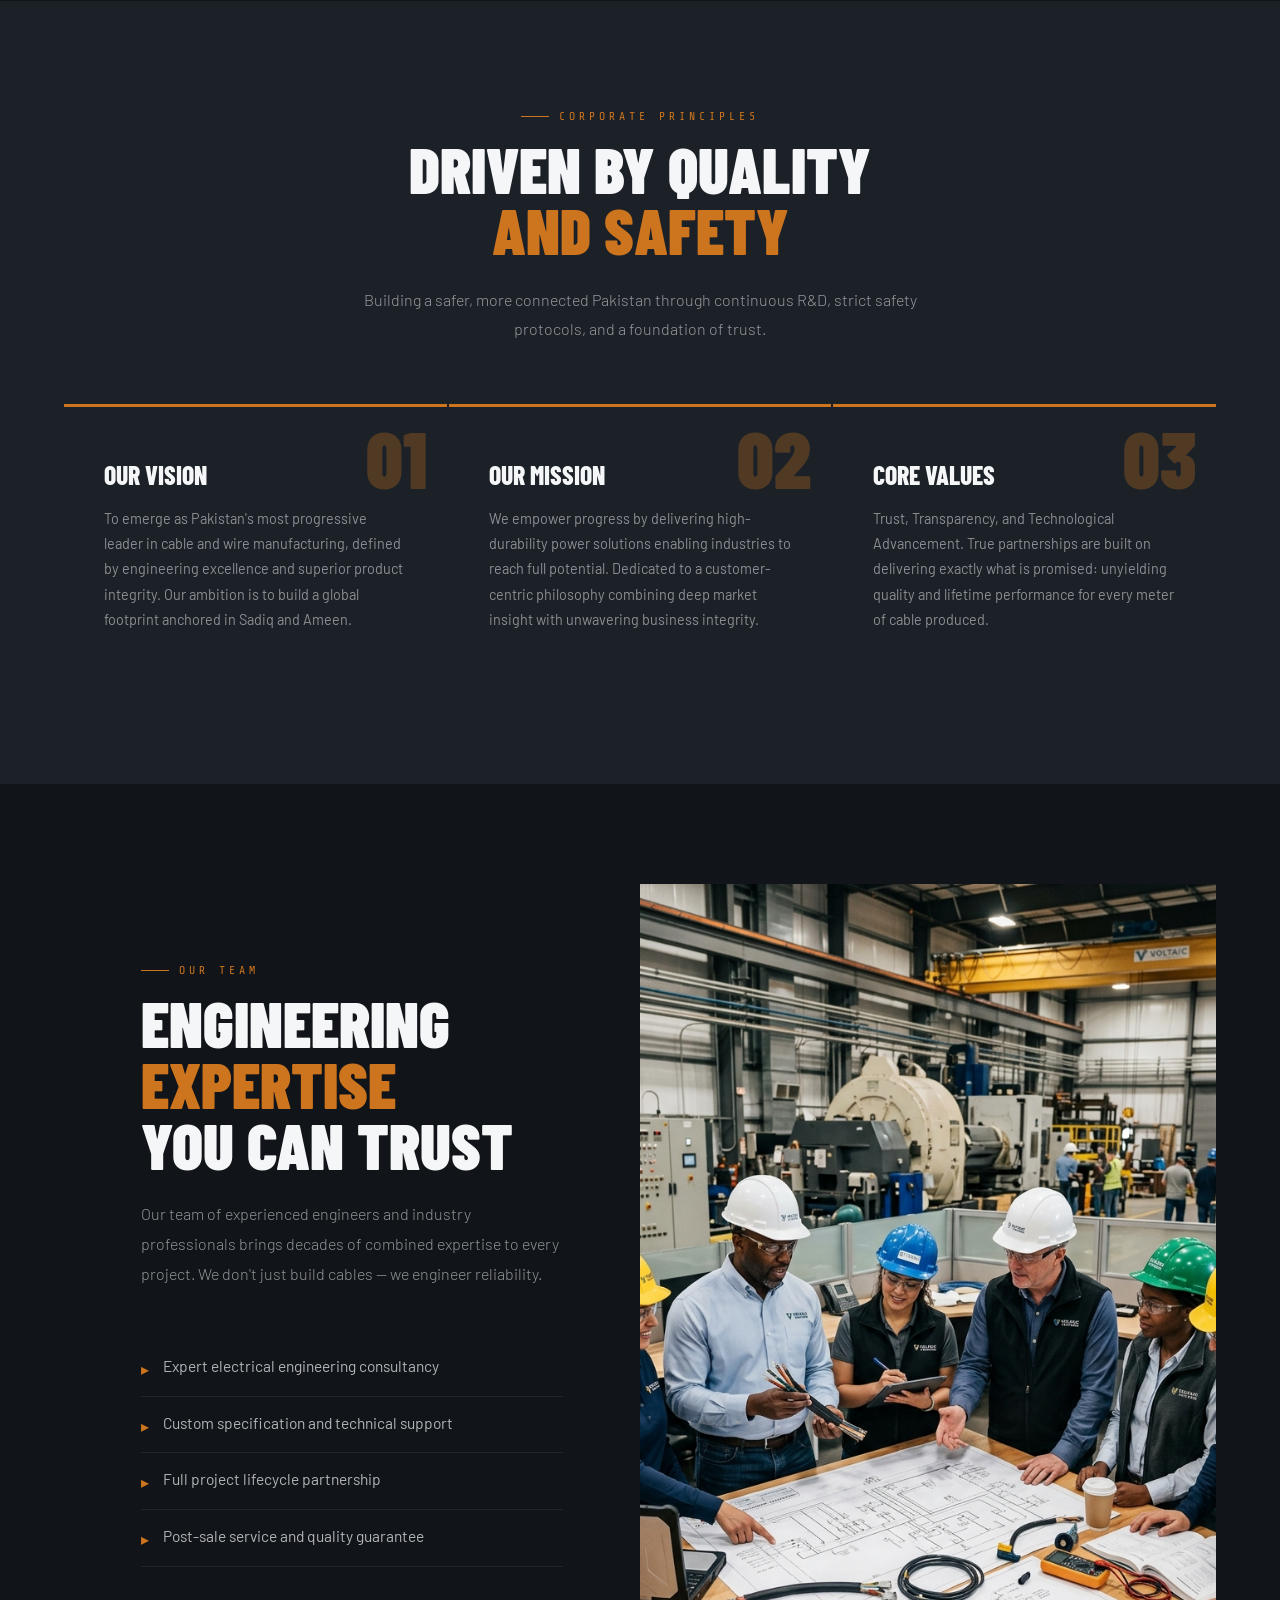
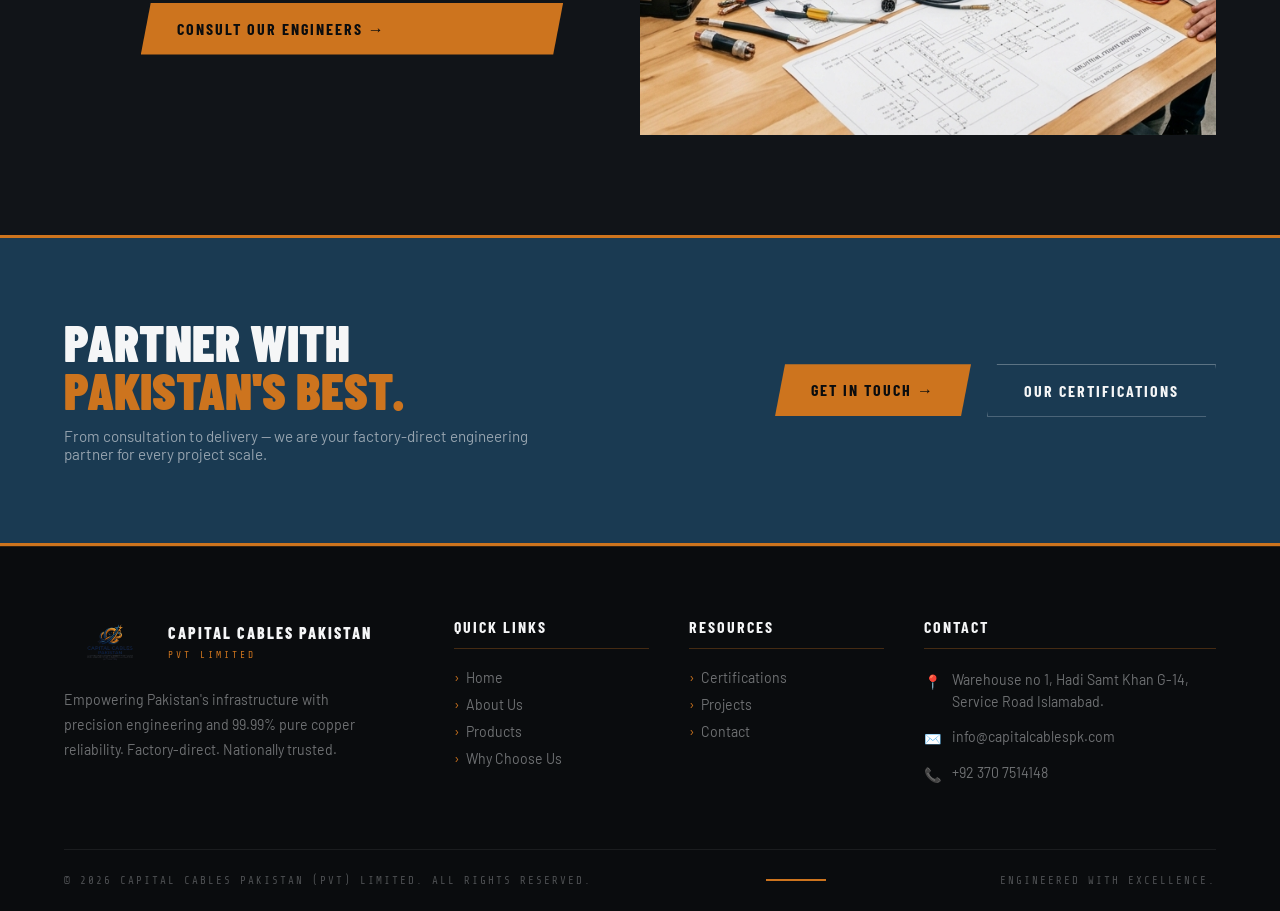
==== commit a30ea5fa: "Change email contact to a clickable link Updated the email contact link in the footer." ====
--- a/about.html
+++ b/about.html
@@ -163,7 +163,7 @@
     <div class="footer-col">
       <h5>Contact</h5>
       <div class="footer-contact-item"><span class="fi">📍</span><span>Warehouse no 1, Hadi Samt Khan G-14, Service Road Islamabad.</span></div>
-      <div class="footer-contact-item"><span class="fi">✉️</span><span>inquiries@capitalcables.pk</span></div>
+      <div class="footer-contact-item"><span class="fi">✉️</span><span><a href="info@capitalcablespak.com">info@capitalcablespk.com </a></span></div>
       <div class="footer-contact-item"><span class="fi">📞</span><span>+92 370 7514148</span></div>
     </div>
   </div>
--- a/style.css
+++ b/style.css
@@ -121,6 +121,15 @@
   text-transform: uppercase;
   color: var(--copper);
   font-family: var(--font-mono);
+}
+strong span{
+  display: block;
+  font-family: var(--font-head);
+  font-size: 1.1rem;
+  font-weight: 800;
+  letter-spacing: 2px;
+  text-transform: uppercase;
+  color: var(--white);
 }
 .nav-links {
   display: flex; align-items: center;
@@ -1008,4 +1017,4 @@
 .whatsapp-btn img {
   width: 30px;
   height: 30px;
-}+}
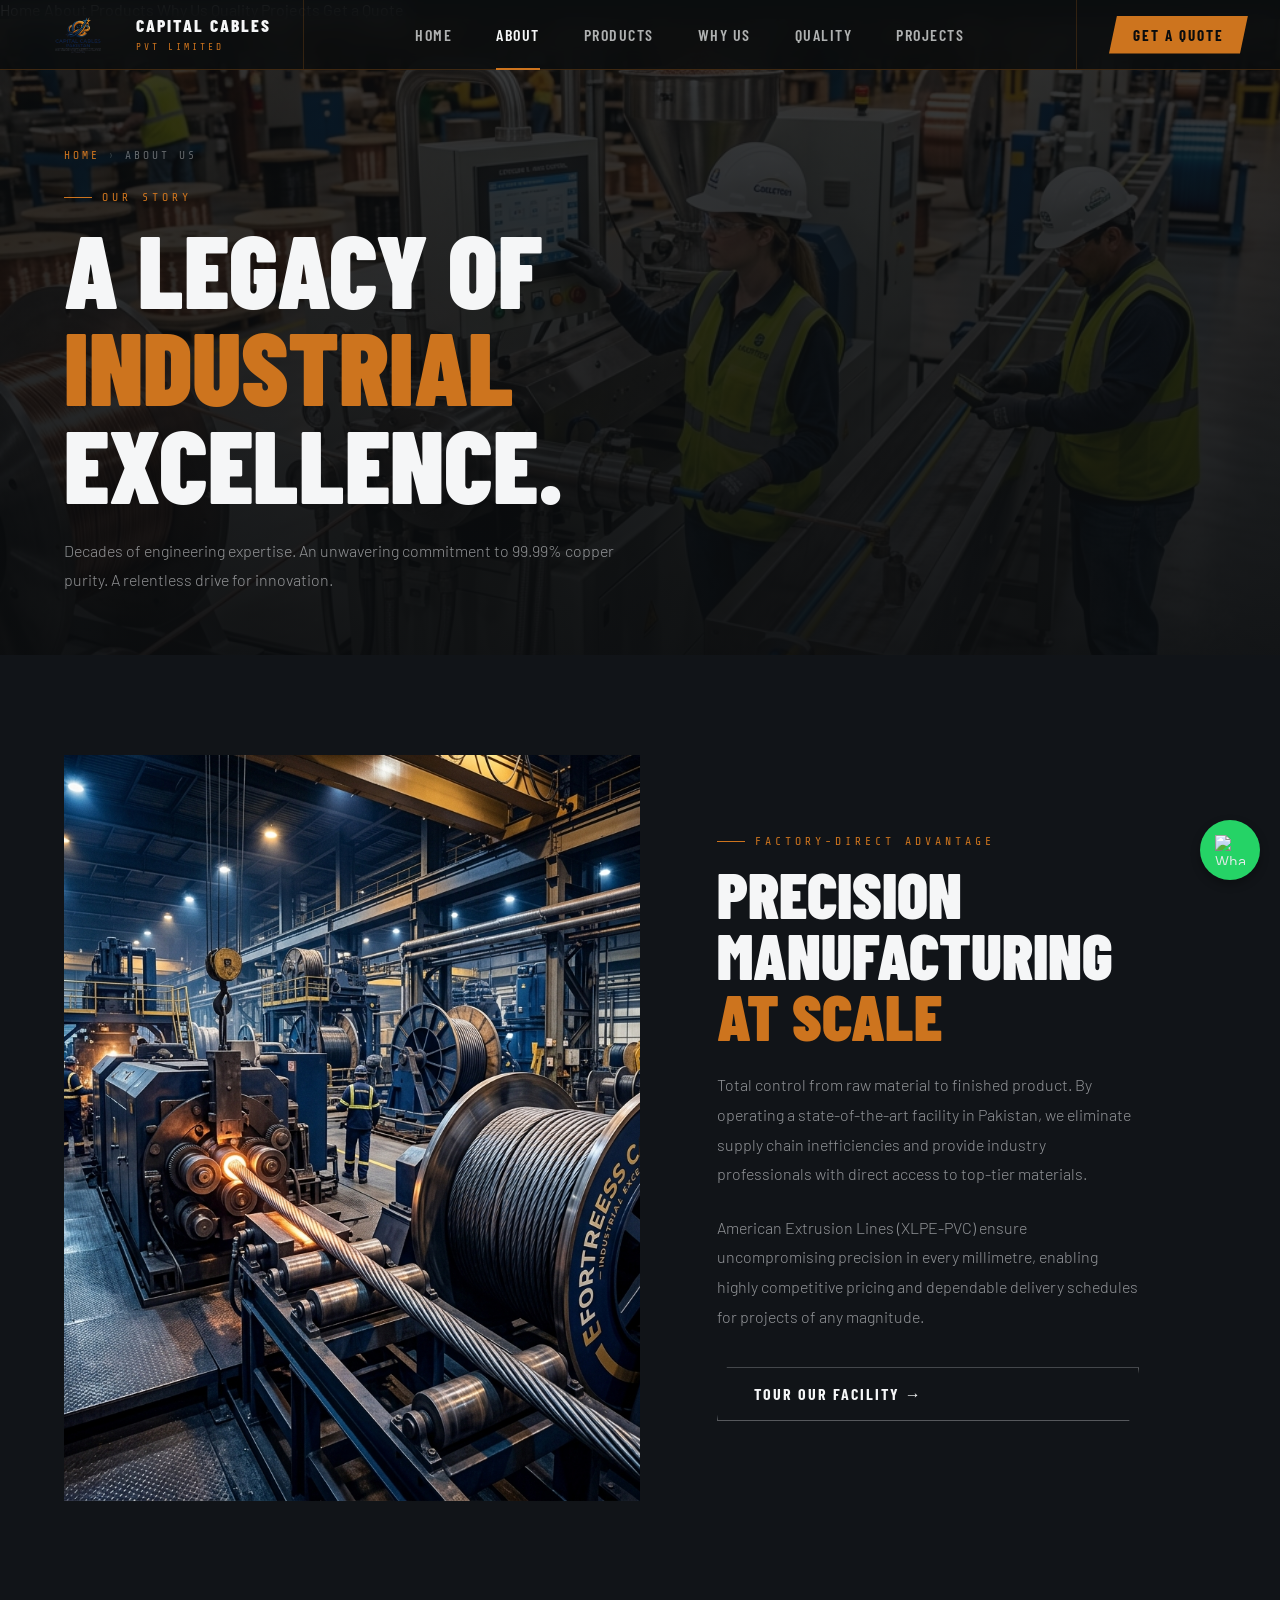
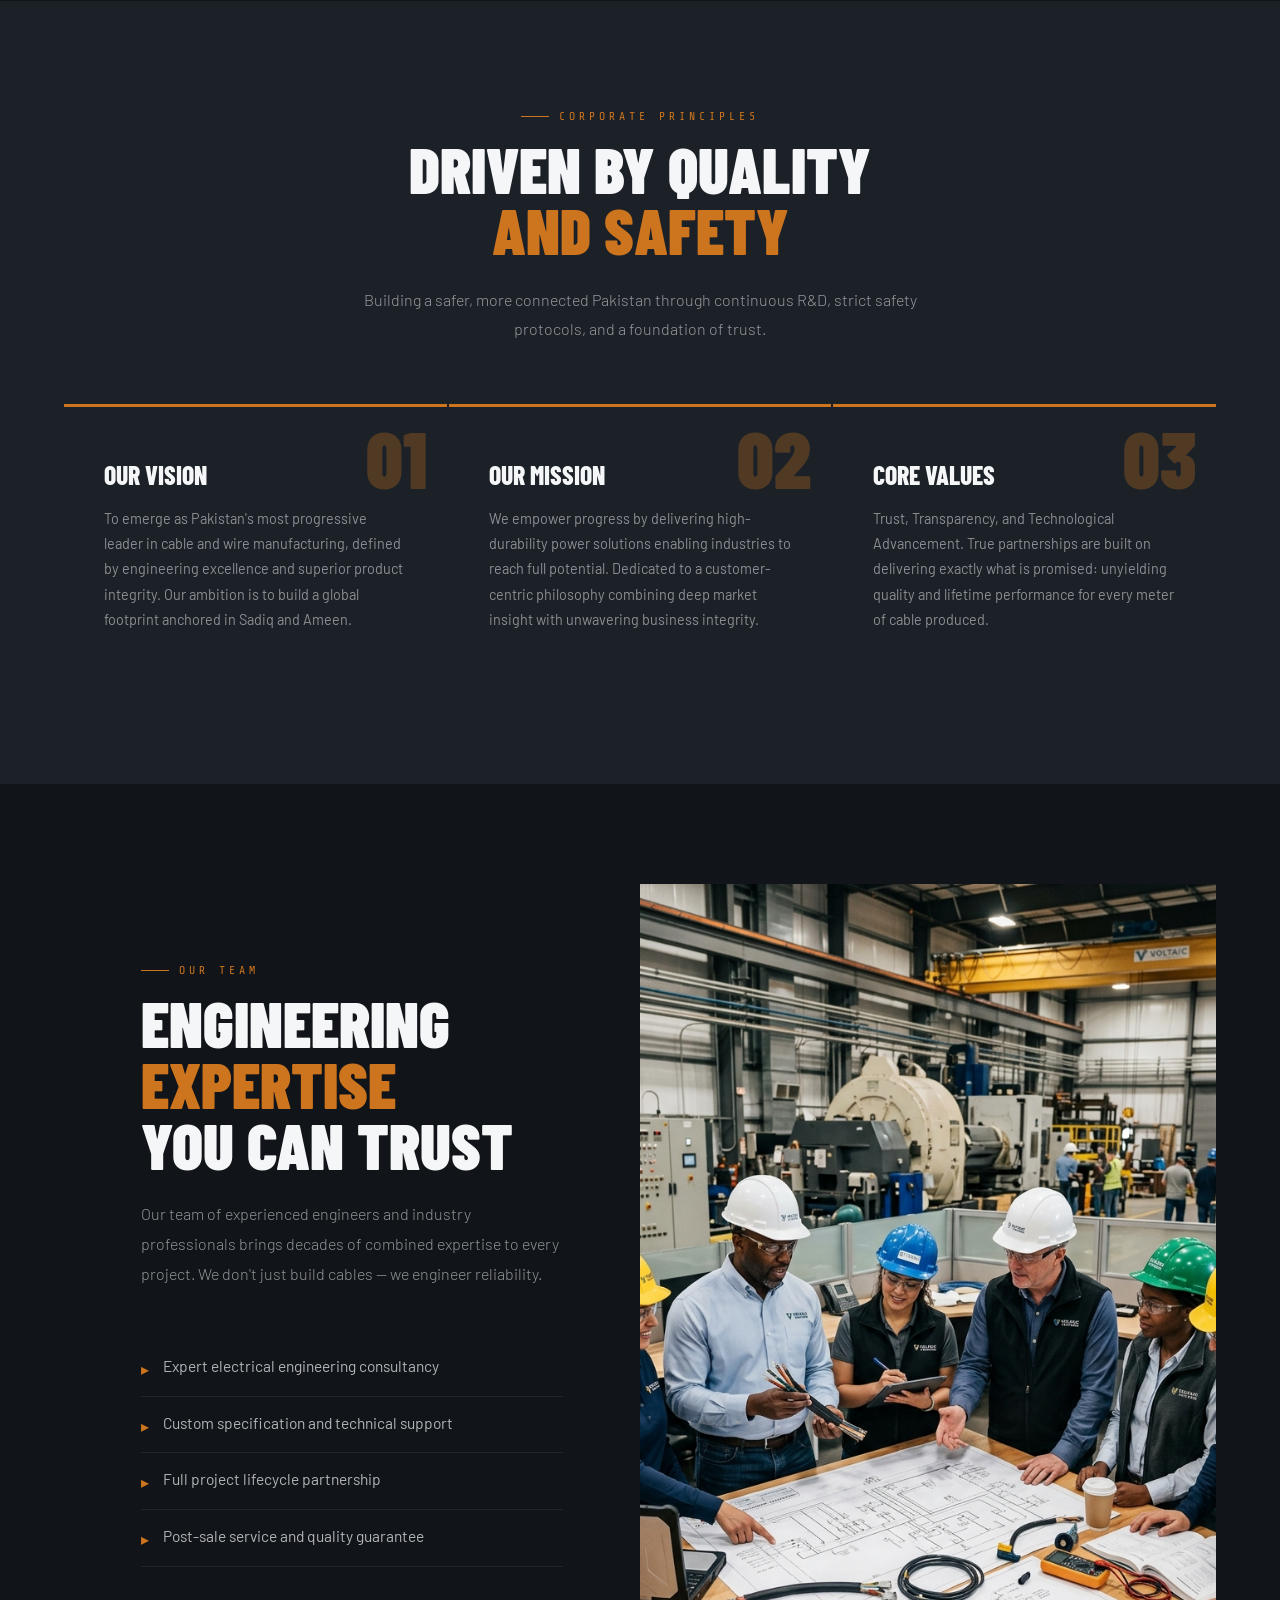
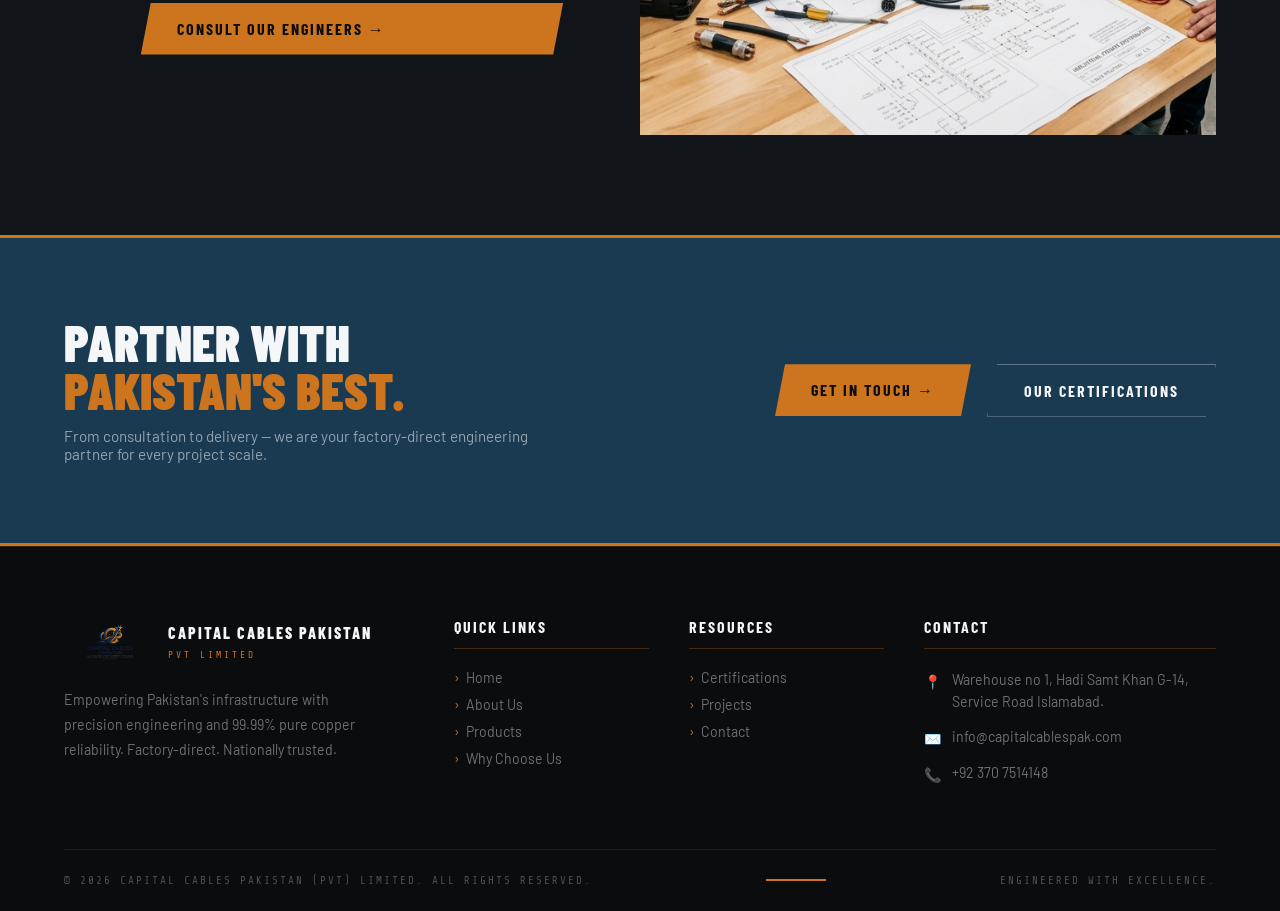
==== commit 02a188c6: "Update about.html" ====
--- a/about.html
+++ b/about.html
@@ -163,7 +163,7 @@
     <div class="footer-col">
       <h5>Contact</h5>
       <div class="footer-contact-item"><span class="fi">📍</span><span>Warehouse no 1, Hadi Samt Khan G-14, Service Road Islamabad.</span></div>
-      <div class="footer-contact-item"><span class="fi">✉️</span><span><a href="info@capitalcablespak.com">info@capitalcablespk.com </a></span></div>
+      <div class="footer-contact-item"><span class="fi">✉️</span><span>info@capitalcablespak.com</span></div>
       <div class="footer-contact-item"><span class="fi">📞</span><span>+92 370 7514148</span></div>
     </div>
   </div>
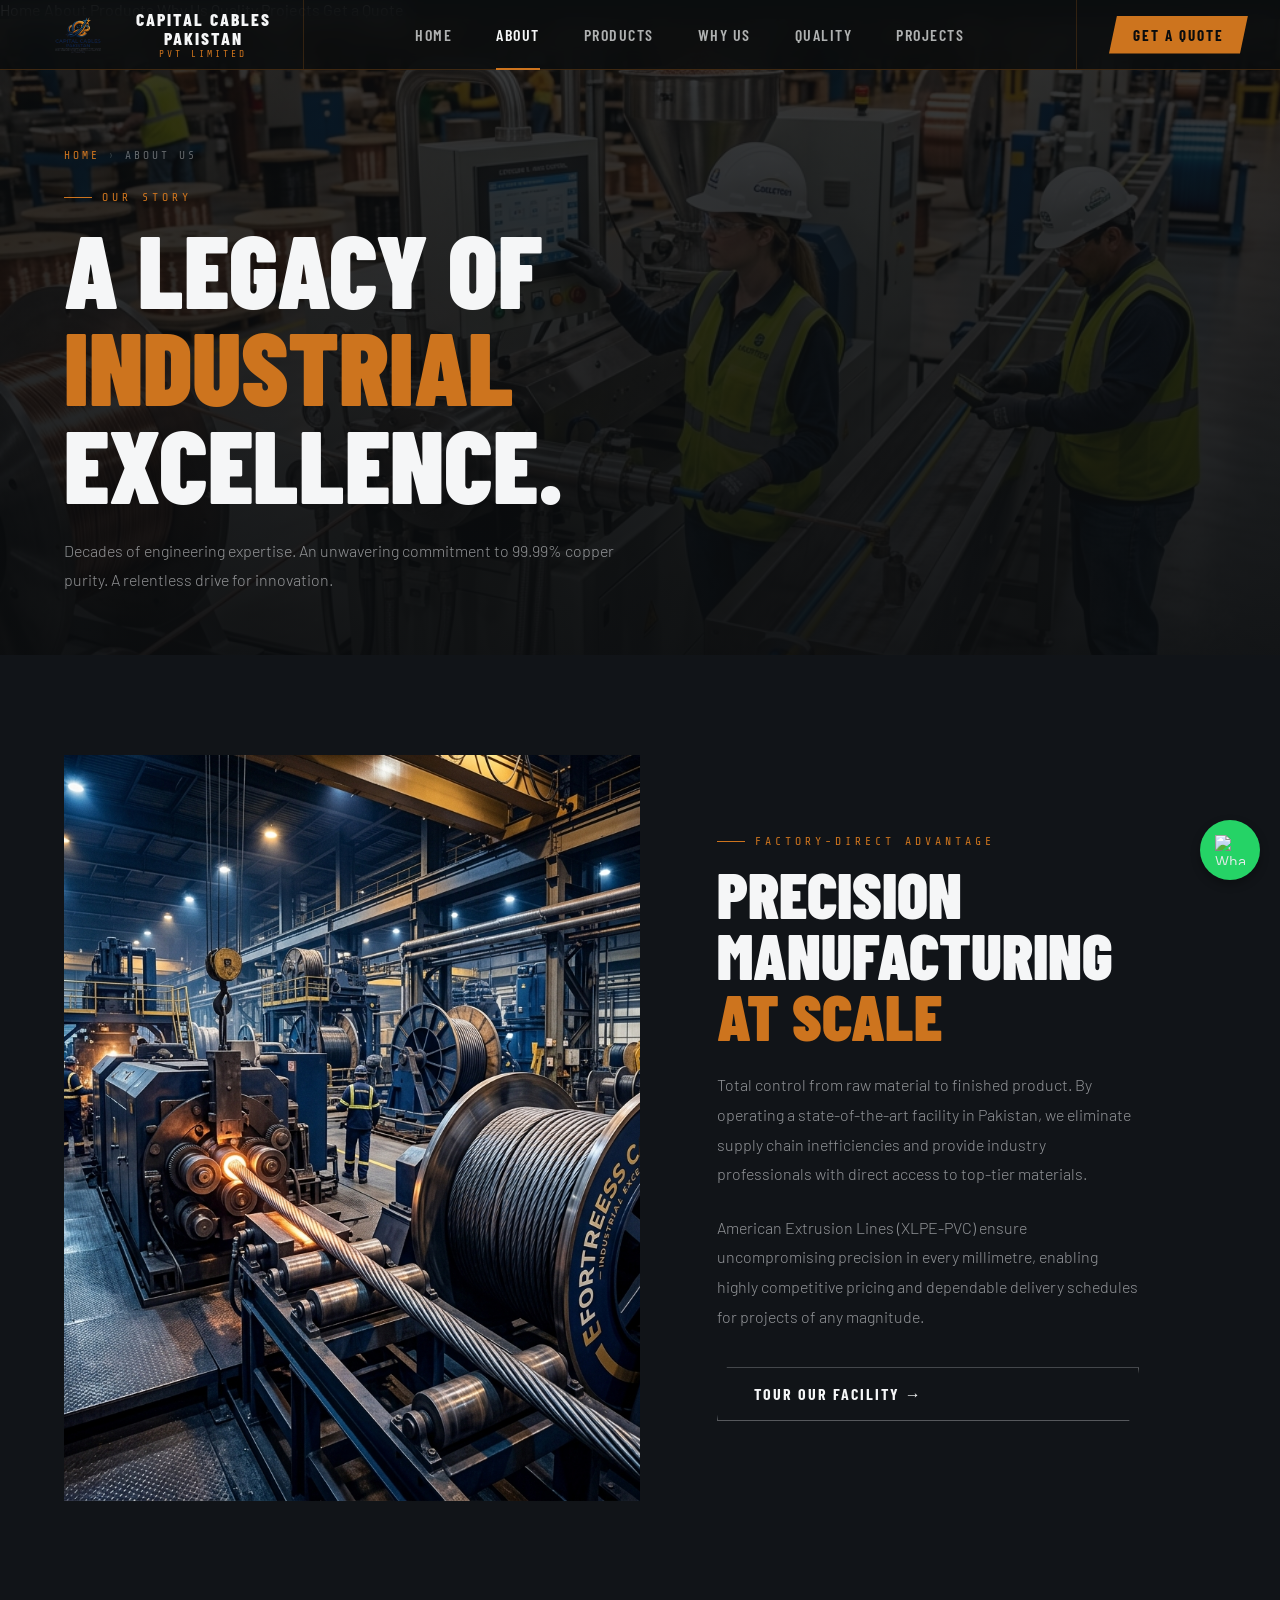
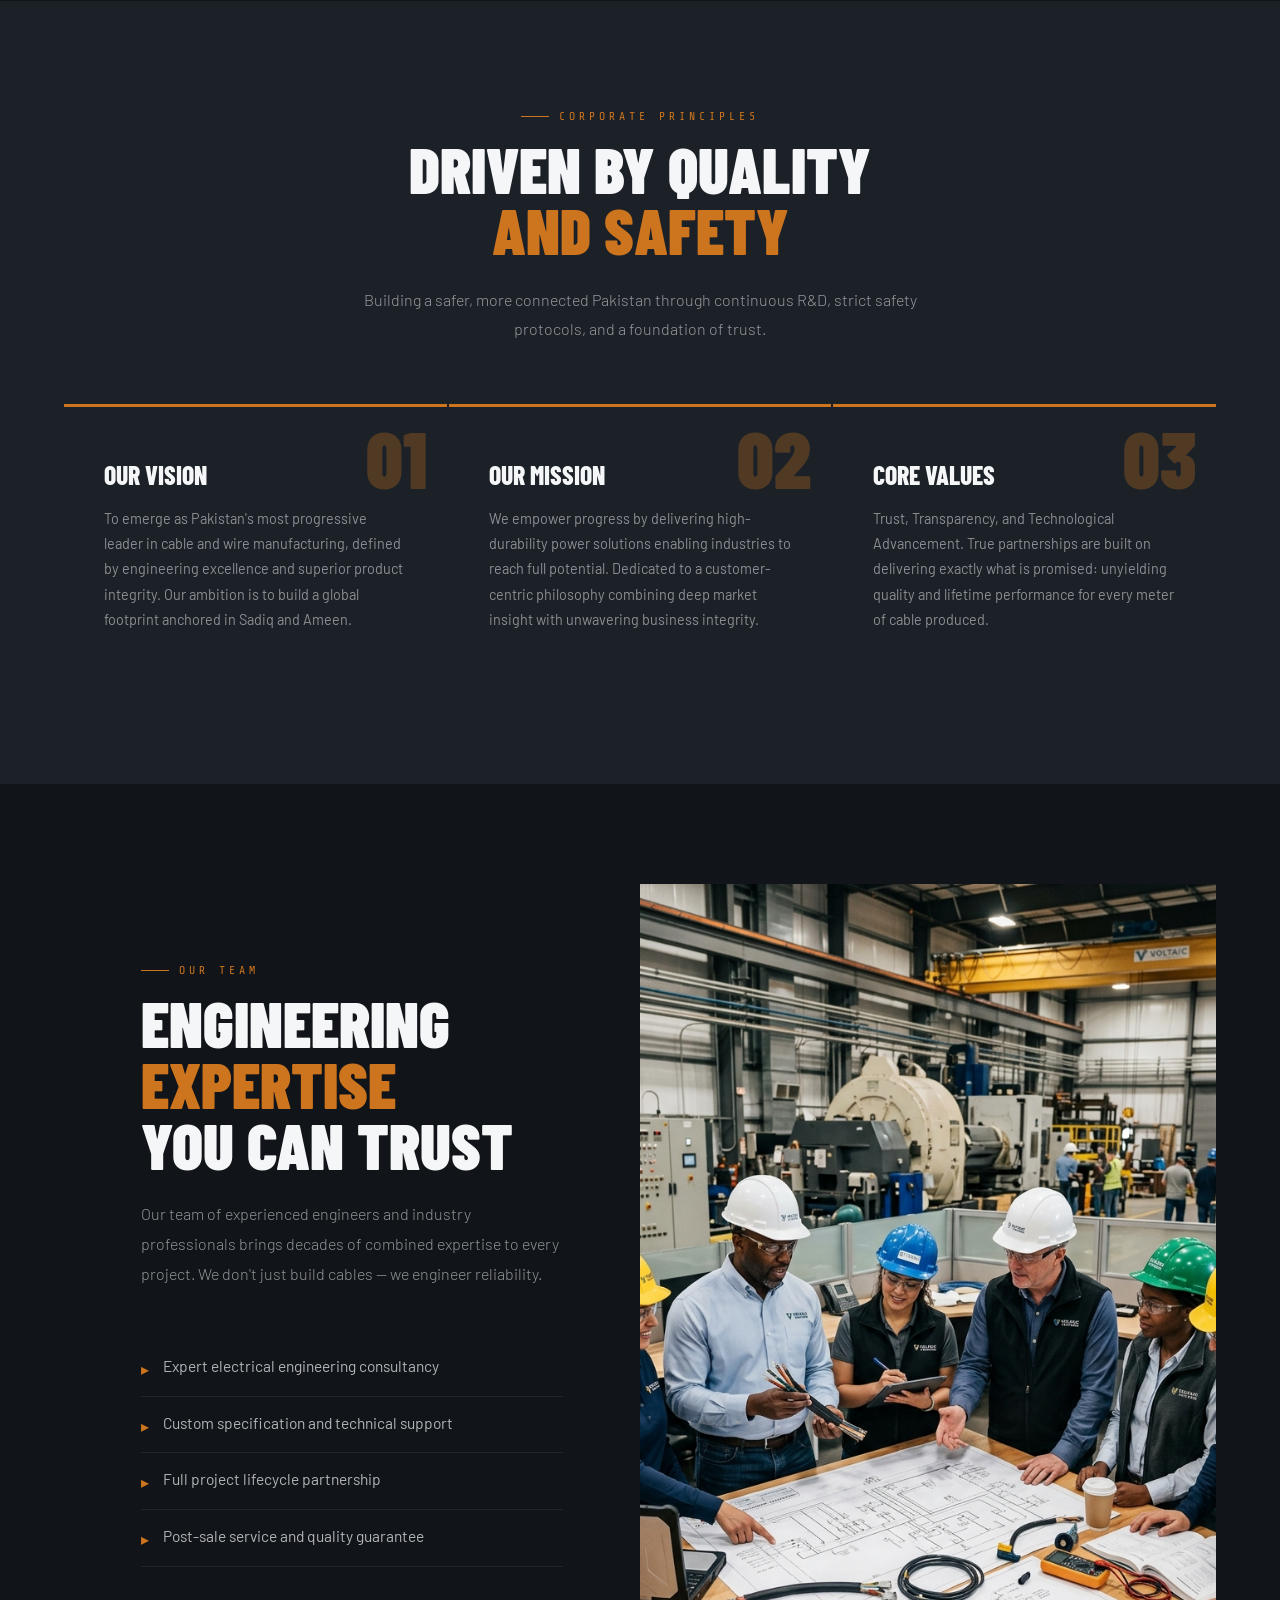
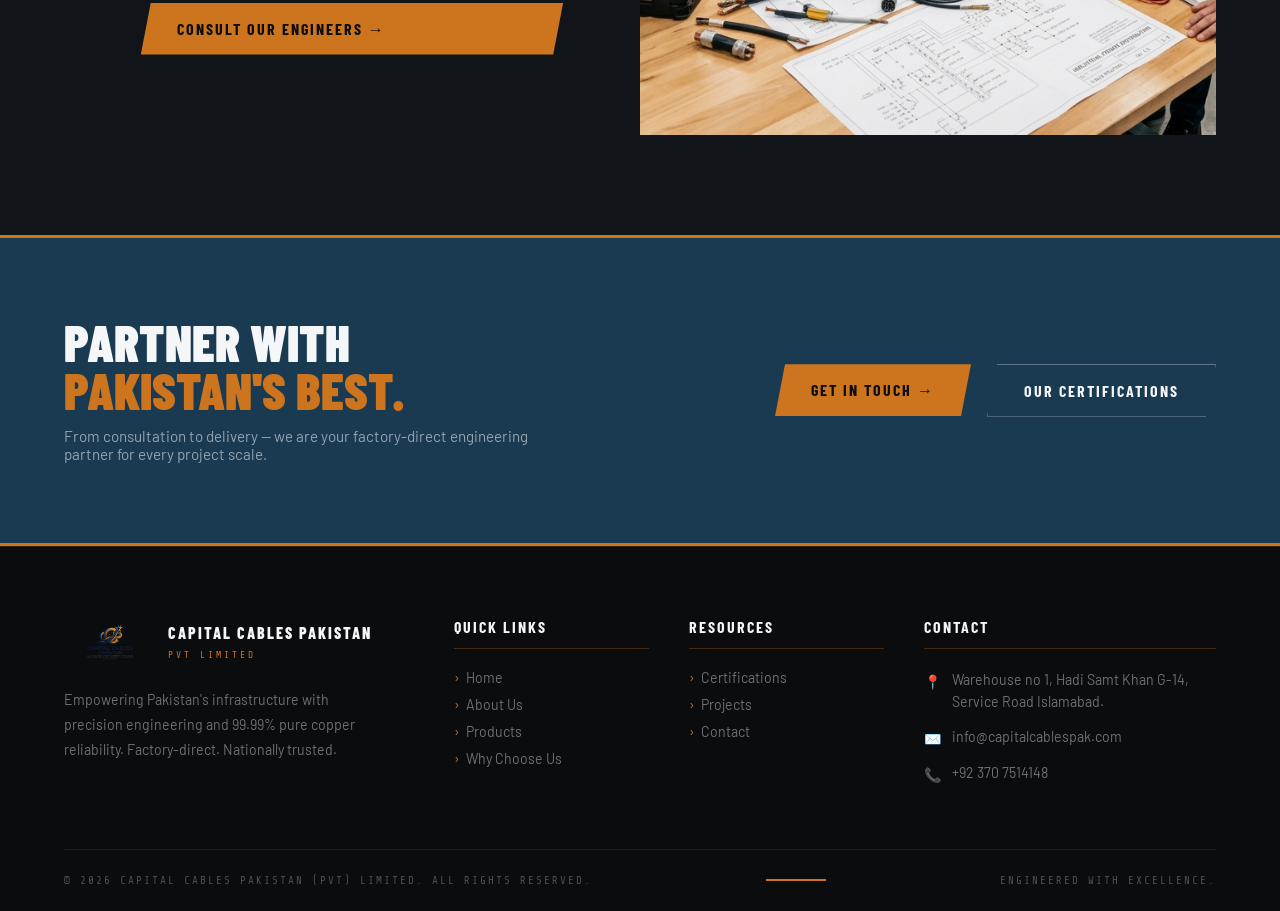
==== commit ef2c3a36: "Improve brand text layout in about.html Updated brand text styling for better alignment." ====
--- a/about.html
+++ b/about.html
@@ -7,7 +7,7 @@
 <meta property="og:title" content="About Us | Capital Cables Pakistan">
 <meta property="og:description" content="About Capital Cables Pakistan. Decades of engineering expertise and commitment to 99.99% pure copper.">
 <meta property="og:image" content="assests/logo.png">
-<link rel="canonical" href="https://capitalcables.pk/about.html">
+<link rel="canonical" href="https://capitalcablespak.com/about.html">
 <title>About Us | Capital Cables Pakistan</title>
 <link rel="preconnect" href="https://fonts.googleapis.com">
 <link rel="preconnect" href="https://fonts.gstatic.com" crossorigin>
@@ -22,8 +22,8 @@
     <a class="nav-brand" href="index.html">
       <img src="assests/logo.png" alt="Capital Cables Pakistan">
       <div class="brand-txt">
-        <strong>Capital Cables</strong>
-        <span>PVT Limited</span>
+        <strong style="display: block; text-align: center;">Capital Cables<br>Pakistan</strong>
+        <span style="display: block; text-align: center;">PVT Limited</span>
       </div>
     </a>
     <ul class="nav-links">
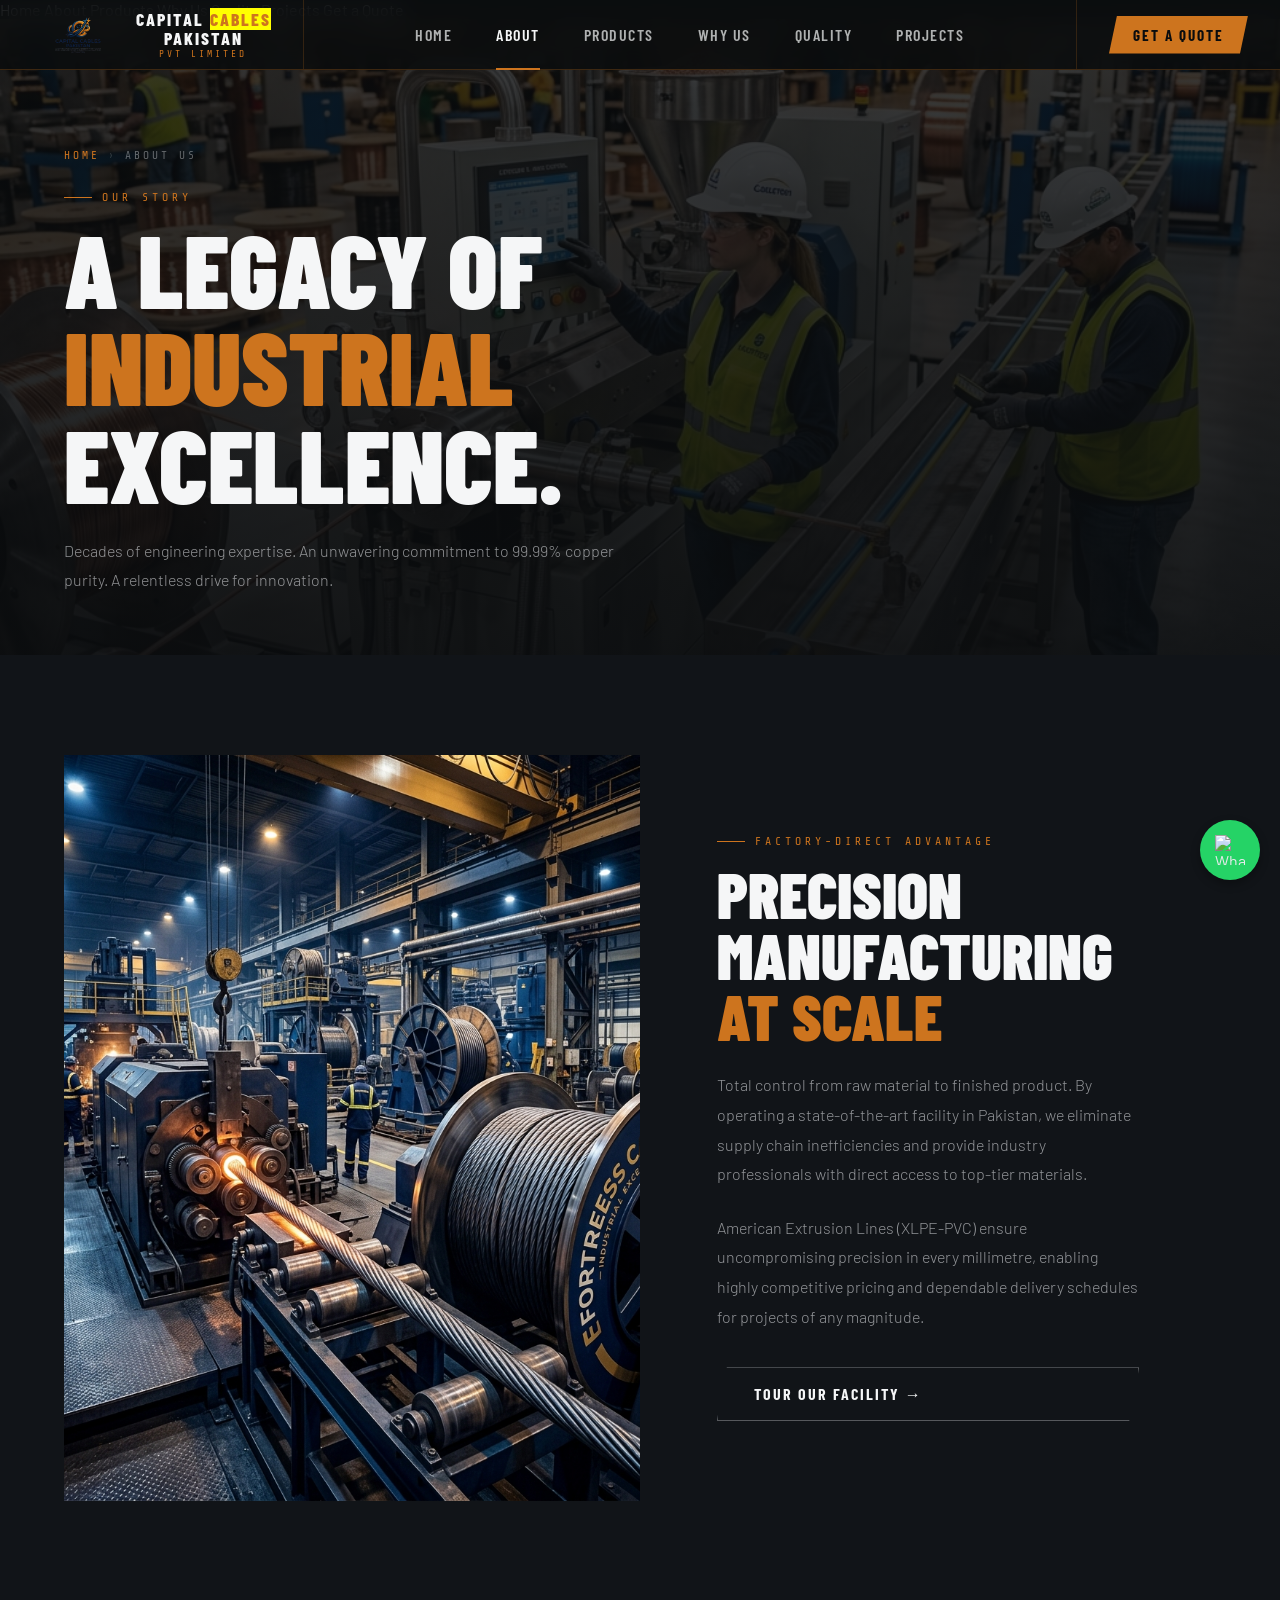
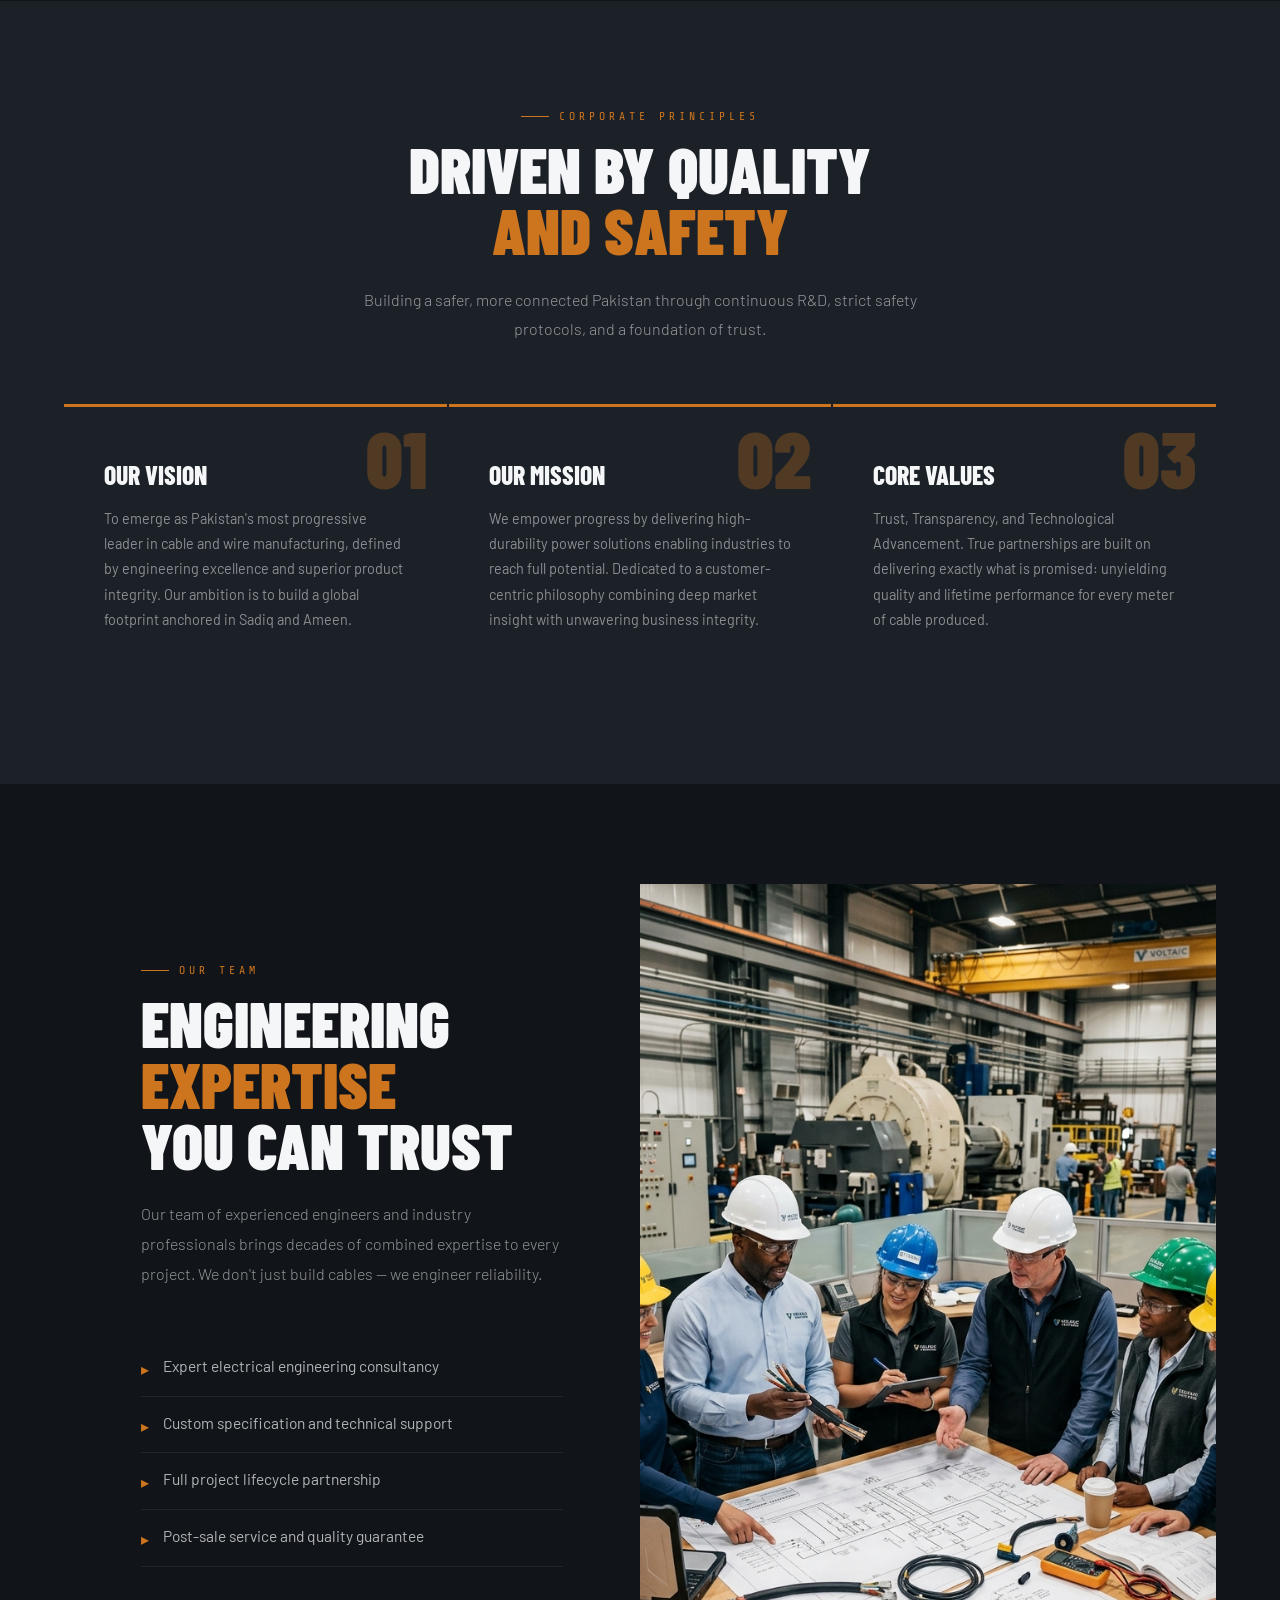
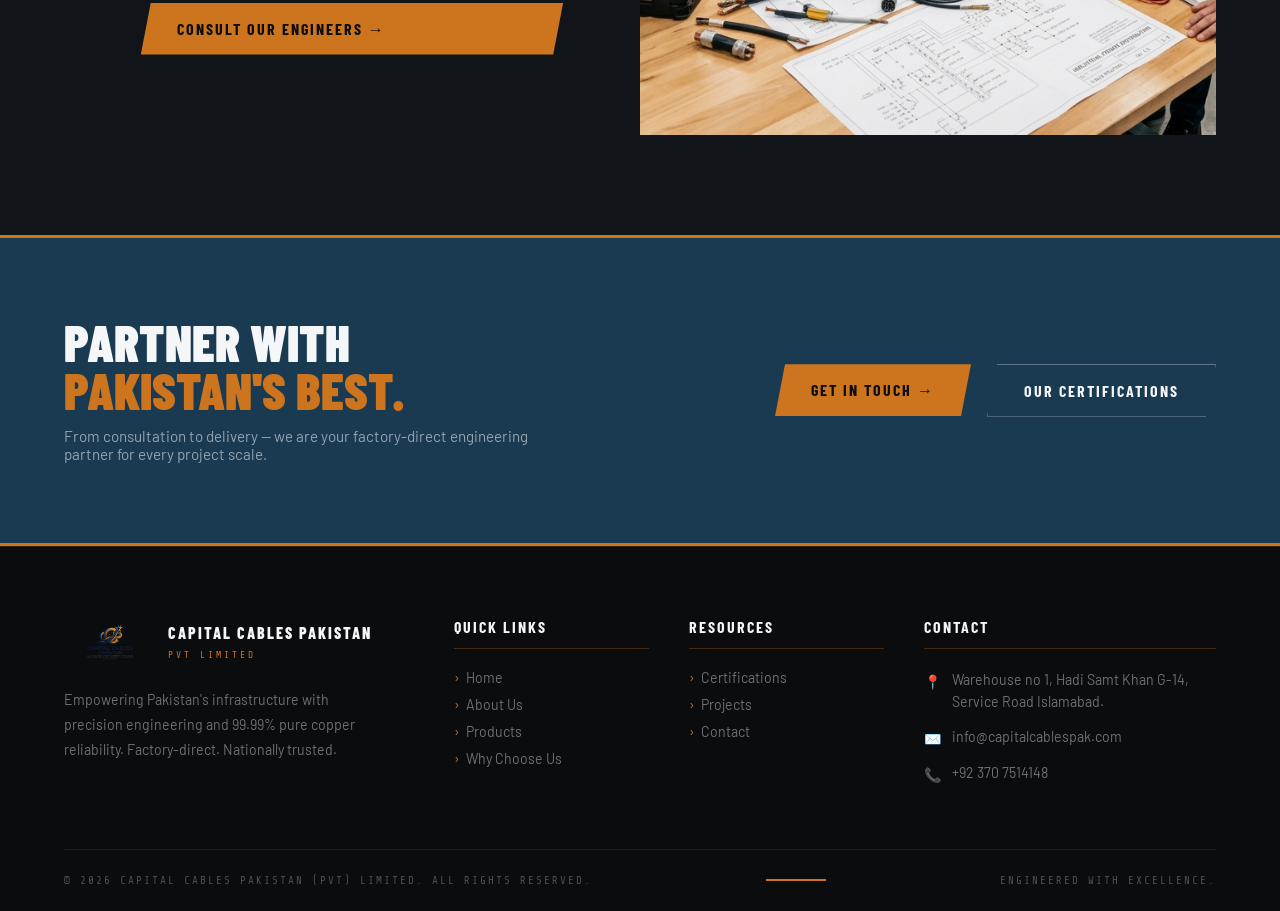
==== commit 36ea740b: "Highlight 'Cables' in brand name on about page" ====
--- a/about.html
+++ b/about.html
@@ -22,7 +22,7 @@
     <a class="nav-brand" href="index.html">
       <img src="assests/logo.png" alt="Capital Cables Pakistan">
       <div class="brand-txt">
-        <strong style="display: block; text-align: center;">Capital Cables<br>Pakistan</strong>
+        <strong style="display: block; text-align: center;">Capital <mark id="cables" style="color: #CD741E;">Cables</mark><br>Pakistan</strong>
         <span style="display: block; text-align: center;">PVT Limited</span>
       </div>
     </a>
